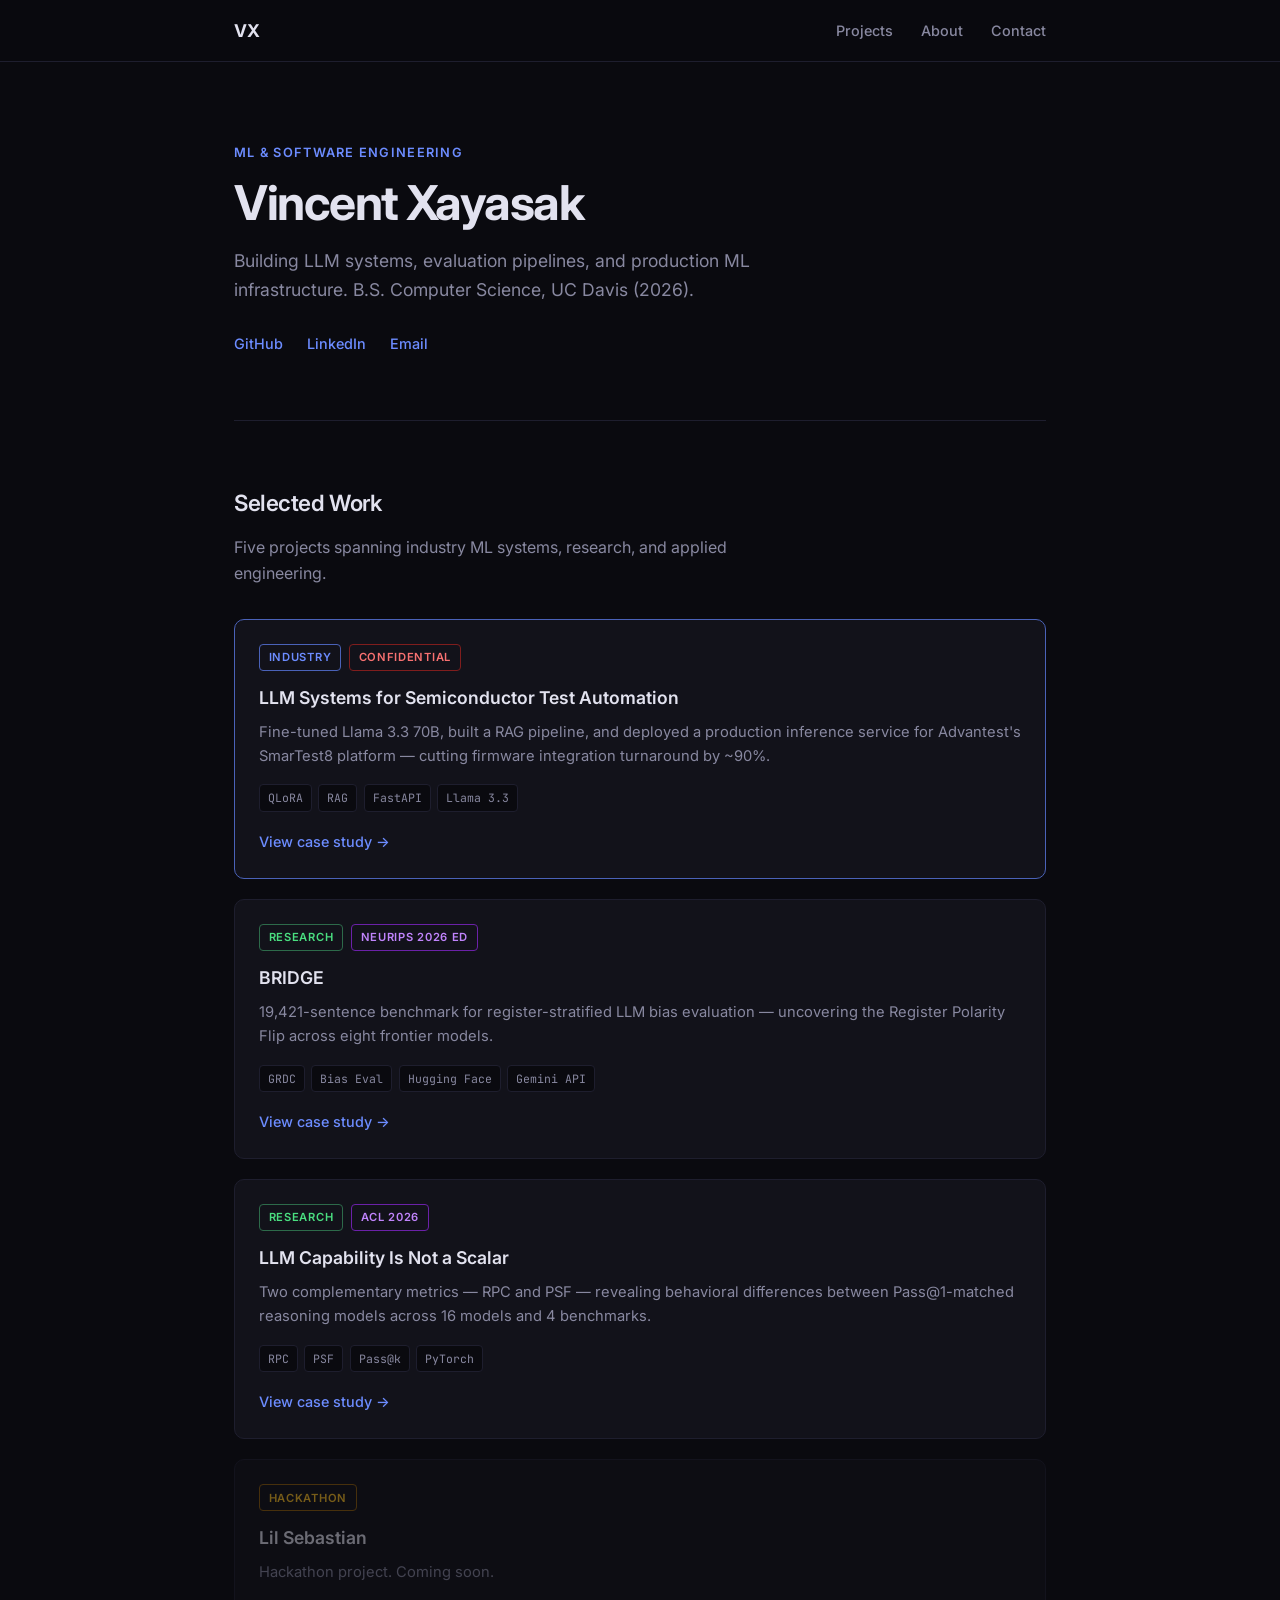
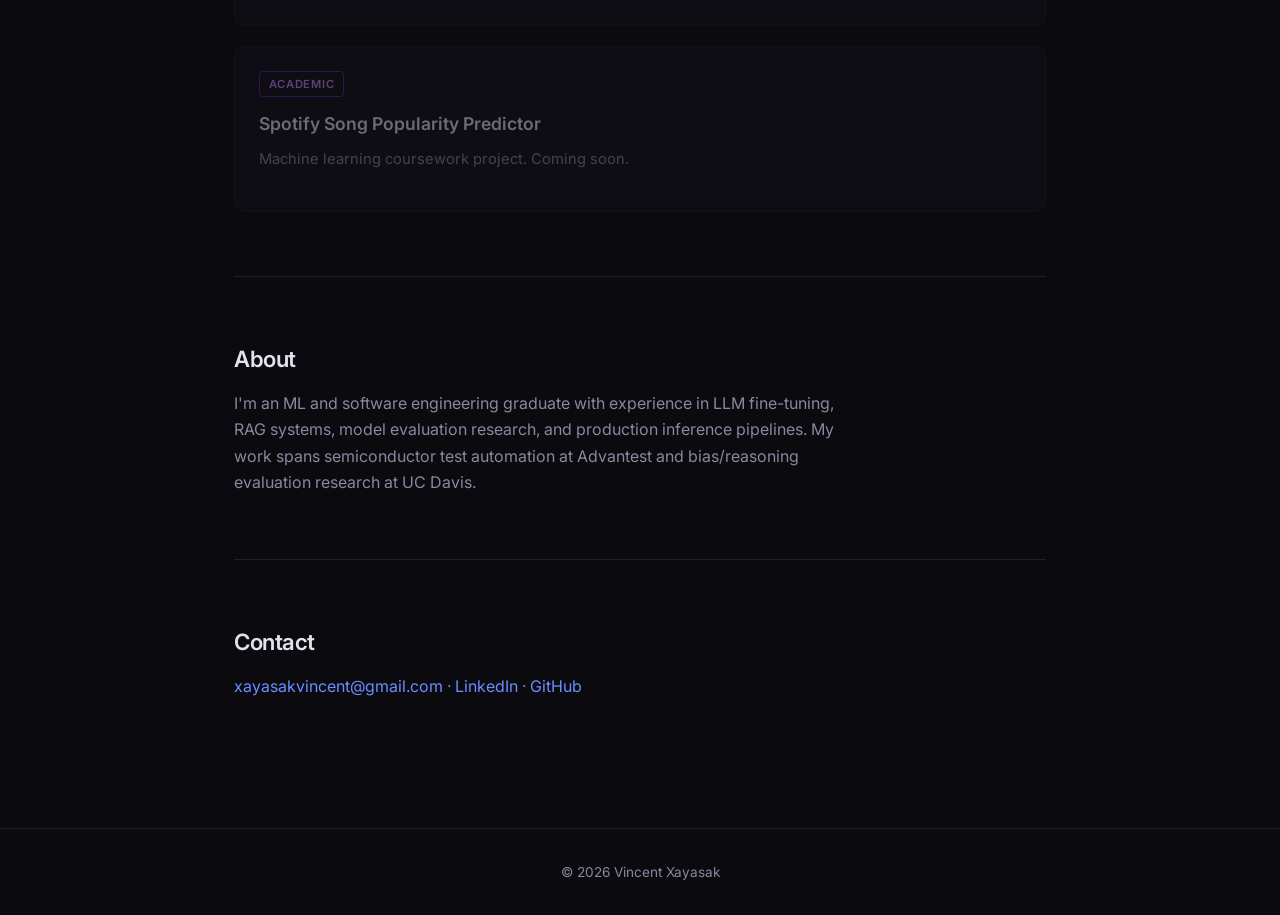
==== index.html @ 01b6dbae "Added 3 projects" ====
<!DOCTYPE html>
<html lang="en">
<head>
  <meta charset="UTF-8">
  <meta name="viewport" content="width=device-width, initial-scale=1.0">
  <meta name="description" content="Vincent Xayasak — ML and software engineering portfolio">
  <title>Vincent Xayasak | Portfolio</title>
  <link rel="stylesheet" href="css/styles.css">
  <link rel="preconnect" href="https://fonts.googleapis.com">
  <link rel="preconnect" href="https://fonts.gstatic.com" crossorigin>
  <link href="https://fonts.googleapis.com/css2?family=Inter:wght@400;500;600;700&family=JetBrains+Mono:wght@400;500&display=swap" rel="stylesheet">
</head>
<body>
  <header class="site-header">
    <nav class="nav">
      <a href="index.html" class="nav-logo">VX</a>
      <ul class="nav-links">
        <li><a href="#projects">Projects</a></li>
        <li><a href="#about">About</a></li>
        <li><a href="#contact">Contact</a></li>
      </ul>
    </nav>
  </header>

  <main>
    <section class="hero">
      <p class="hero-eyebrow">ML &amp; Software Engineering</p>
      <h1>Vincent Xayasak</h1>
      <p class="hero-tagline">
        Building LLM systems, evaluation pipelines, and production ML infrastructure.
        B.S. Computer Science, UC Davis (2026).
      </p>
      <div class="hero-links">
        <a href="https://github.com/VincentXayasak" target="_blank" rel="noopener">GitHub</a>
        <a href="https://linkedin.com/in/vincentxayasak" target="_blank" rel="noopener">LinkedIn</a>
        <a href="mailto:xayasakvincent@gmail.com">Email</a>
      </div>
    </section>

    <section id="projects" class="projects">
      <h2>Selected Work</h2>
      <p class="section-intro">Five projects spanning industry ML systems, research, and applied engineering.</p>

      <div class="project-grid">
        <article class="project-card project-card--featured">
          <div class="project-card-meta">
            <span class="badge badge--industry">Industry</span>
            <span class="badge badge--confidential">Confidential</span>
          </div>
          <h3>LLM Systems for Semiconductor Test Automation</h3>
          <p class="project-card-desc">
            Fine-tuned Llama 3.3 70B, built a RAG pipeline, and deployed a production inference service
            for Advantest's SmarTest8 platform — cutting firmware integration turnaround by ~90%.
          </p>
          <ul class="tag-list">
            <li>QLoRA</li>
            <li>RAG</li>
            <li>FastAPI</li>
            <li>Llama 3.3</li>
          </ul>
          <a href="projects/advantest.html" class="project-link">View case study →</a>
        </article>

        <article class="project-card">
          <div class="project-card-meta">
            <span class="badge badge--research">Research</span>
            <span class="badge badge--submission">NeurIPS 2026 ED</span>
          </div>
          <h3>BRIDGE</h3>
          <p class="project-card-desc">
            19,421-sentence benchmark for register-stratified LLM bias evaluation — uncovering the
            Register Polarity Flip across eight frontier models.
          </p>
          <ul class="tag-list">
            <li>GRDC</li>
            <li>Bias Eval</li>
            <li>Hugging Face</li>
            <li>Gemini API</li>
          </ul>
          <a href="projects/bridge.html" class="project-link">View case study →</a>
        </article>

        <article class="project-card">
          <div class="project-card-meta">
            <span class="badge badge--research">Research</span>
            <span class="badge badge--submission">ACL 2026</span>
          </div>
          <h3>LLM Capability Is Not a Scalar</h3>
          <p class="project-card-desc">
            Two complementary metrics — RPC and PSF — revealing behavioral differences between
            Pass@1-matched reasoning models across 16 models and 4 benchmarks.
          </p>
          <ul class="tag-list">
            <li>RPC</li>
            <li>PSF</li>
            <li>Pass@k</li>
            <li>PyTorch</li>
          </ul>
          <a href="projects/llm-capability.html" class="project-link">View case study →</a>
        </article>

        <article class="project-card project-card--coming-soon">
          <div class="project-card-meta">
            <span class="badge badge--hackathon">Hackathon</span>
          </div>
          <h3>Lil Sebastian</h3>
          <p class="project-card-desc">Hackathon project. Coming soon.</p>
        </article>

        <article class="project-card project-card--coming-soon">
          <div class="project-card-meta">
            <span class="badge badge--academic">Academic</span>
          </div>
          <h3>Spotify Song Popularity Predictor</h3>
          <p class="project-card-desc">Machine learning coursework project. Coming soon.</p>
        </article>
      </div>
    </section>

    <section id="about" class="about">
      <h2>About</h2>
      <p>
        I'm an ML and software engineering graduate with experience in LLM fine-tuning, RAG systems,
        model evaluation research, and production inference pipelines. My work spans semiconductor
        test automation at Advantest and bias/reasoning evaluation research at UC Davis.
      </p>
    </section>

    <section id="contact" class="contact">
      <h2>Contact</h2>
      <p>
        <a href="mailto:xayasakvincent@gmail.com">xayasakvincent@gmail.com</a>
        · <a href="https://linkedin.com/in/vincentxayasak" target="_blank" rel="noopener">LinkedIn</a>
        · <a href="https://github.com/VincentXayasak" target="_blank" rel="noopener">GitHub</a>
      </p>
    </section>
  </main>

  <footer class="site-footer">
    <p>&copy; 2026 Vincent Xayasak</p>
  </footer>
</body>
</html>
---- css/styles.css ----
/* ── Reset & base ─────────────────────────────────────────── */
*, *::before, *::after { box-sizing: border-box; margin: 0; padding: 0; }

:root {
  --bg:        #0a0a0f;
  --surface:   #12121a;
  --border:    #1e1e2e;
  --text:      #e2e2ef;
  --muted:     #8888a0;
  --accent:    #6c8cff;
  --accent-dim:#4a62b8;
  --green:     #4ade80;
  --amber:     #fbbf24;
  --red:       #f87171;
  --radius:    10px;
  --max-w:     860px;
  --font:      'Inter', system-ui, sans-serif;
  --mono:      'JetBrains Mono', monospace;
}

html { scroll-behavior: smooth; }

body {
  font-family: var(--font);
  background: var(--bg);
  color: var(--text);
  line-height: 1.65;
  font-size: 16px;
}

a { color: var(--accent); text-decoration: none; }
a:hover { text-decoration: underline; }

/* ── Layout ───────────────────────────────────────────────── */
.site-header {
  position: sticky;
  top: 0;
  z-index: 100;
  background: rgba(10, 10, 15, 0.85);
  backdrop-filter: blur(12px);
  border-bottom: 1px solid var(--border);
}

.nav {
  max-width: var(--max-w);
  margin: 0 auto;
  padding: 1rem 1.5rem;
  display: flex;
  align-items: center;
  justify-content: space-between;
}

.nav-logo {
  font-weight: 700;
  font-size: 1.1rem;
  color: var(--text);
  letter-spacing: -0.02em;
}

.nav-links {
  list-style: none;
  display: flex;
  gap: 1.75rem;
}

.nav-links a {
  color: var(--muted);
  font-size: 0.9rem;
  font-weight: 500;
}
.nav-links a:hover { color: var(--text); text-decoration: none; }

main {
  max-width: var(--max-w);
  margin: 0 auto;
  padding: 0 1.5rem 4rem;
}

section { padding: 4rem 0; }
section + section { border-top: 1px solid var(--border); }

h1 {
  font-size: clamp(2.2rem, 5vw, 3rem);
  font-weight: 700;
  letter-spacing: -0.03em;
  line-height: 1.15;
}

h2 {
  font-size: 1.4rem;
  font-weight: 600;
  letter-spacing: -0.02em;
  margin-bottom: 0.75rem;
}

h3 { font-size: 1.1rem; font-weight: 600; }

.site-footer {
  border-top: 1px solid var(--border);
  padding: 2rem 1.5rem;
  text-align: center;
  color: var(--muted);
  font-size: 0.85rem;
}

/* ── Hero ─────────────────────────────────────────────────── */
.hero { padding-top: 5rem; }

.hero-eyebrow {
  font-size: 0.8rem;
  font-weight: 600;
  text-transform: uppercase;
  letter-spacing: 0.1em;
  color: var(--accent);
  margin-bottom: 0.75rem;
}

.hero-tagline {
  color: var(--muted);
  font-size: 1.1rem;
  max-width: 52ch;
  margin-top: 1rem;
}

.hero-links {
  display: flex;
  gap: 1.5rem;
  margin-top: 1.75rem;
  font-size: 0.9rem;
  font-weight: 500;
}

/* ── Projects grid ────────────────────────────────────────── */
.section-intro {
  color: var(--muted);
  margin-bottom: 2rem;
  max-width: 55ch;
}

.project-grid {
  display: grid;
  gap: 1.25rem;
}

.project-card {
  background: var(--surface);
  border: 1px solid var(--border);
  border-radius: var(--radius);
  padding: 1.5rem;
  transition: border-color 0.2s;
}

.project-card--featured {
  border-color: var(--accent-dim);
}

.project-card:not(.project-card--coming-soon):hover {
  border-color: var(--accent);
}

.project-card--coming-soon {
  opacity: 0.45;
}

.project-card-meta {
  display: flex;
  gap: 0.5rem;
  margin-bottom: 0.75rem;
}

.badge {
  font-size: 0.7rem;
  font-weight: 600;
  text-transform: uppercase;
  letter-spacing: 0.06em;
  padding: 0.2rem 0.55rem;
  border-radius: 4px;
  border: 1px solid var(--border);
  color: var(--muted);
}

.badge--industry  { color: var(--accent); border-color: var(--accent-dim); }
.badge--research  { color: var(--green);  border-color: #2d6a4a; }
.badge--hackathon { color: var(--amber);  border-color: #92600a; }
.badge--academic  { color: #c084fc;        border-color: #6b21a8; }
.badge--confidential { color: var(--red); border-color: #7f1d1d; }
.badge--submission   { color: #c084fc; border-color: #6b21a8; }

.project-card-desc {
  color: var(--muted);
  font-size: 0.92rem;
  margin: 0.5rem 0 1rem;
}

.tag-list {
  list-style: none;
  display: flex;
  flex-wrap: wrap;
  gap: 0.4rem;
  margin-bottom: 1rem;
}

.tag-list li {
  font-family: var(--mono);
  font-size: 0.72rem;
  padding: 0.2rem 0.5rem;
  background: var(--bg);
  border: 1px solid var(--border);
  border-radius: 4px;
  color: var(--muted);
}

.project-link {
  font-size: 0.9rem;
  font-weight: 500;
}

/* ── About / Contact ──────────────────────────────────────── */
.about p, .contact p { color: var(--muted); max-width: 60ch; }

/* ── Case study page ──────────────────────────────────────── */
.back-link {
  display: inline-block;
  font-size: 0.85rem;
  color: var(--muted);
  margin-bottom: 2rem;
  padding-top: 2rem;
}
.back-link:hover { color: var(--text); }

.case-study-header { padding-top: 1rem; margin-bottom: 2.5rem; }

.case-study-header h1 {
  font-size: clamp(1.6rem, 4vw, 2.2rem);
  margin: 0.75rem 0;
}

.case-study-subtitle {
  color: var(--muted);
  font-size: 1rem;
  max-width: 58ch;
}

.confidential-notice {
  display: flex;
  gap: 0.75rem;
  align-items: flex-start;
  background: rgba(248, 113, 113, 0.06);
  border: 1px solid rgba(248, 113, 113, 0.25);
  border-radius: var(--radius);
  padding: 1rem 1.25rem;
  margin: 1.5rem 0 2.5rem;
  font-size: 0.9rem;
  color: var(--muted);
}

.confidential-notice strong { color: var(--red); }

.case-section { margin-bottom: 2.5rem; }

.case-section h2 {
  font-size: 1.05rem;
  text-transform: uppercase;
  letter-spacing: 0.07em;
  color: var(--muted);
  margin-bottom: 0.75rem;
}

.case-section p { color: var(--muted); margin-bottom: 0.75rem; }

.impact-grid {
  display: grid;
  grid-template-columns: repeat(auto-fit, minmax(160px, 1fr));
  gap: 1rem;
  margin: 1.25rem 0;
}

.impact-card {
  background: var(--surface);
  border: 1px solid var(--border);
  border-radius: var(--radius);
  padding: 1.25rem;
  text-align: center;
}

.impact-value {
  font-size: 1.8rem;
  font-weight: 700;
  color: var(--accent);
  letter-spacing: -0.03em;
  line-height: 1;
}

.impact-label {
  font-size: 0.78rem;
  color: var(--muted);
  margin-top: 0.4rem;
}

.contribution-list {
  list-style: none;
  display: flex;
  flex-direction: column;
  gap: 1rem;
}

.contribution-list li {
  background: var(--surface);
  border: 1px solid var(--border);
  border-radius: var(--radius);
  padding: 1.1rem 1.25rem;
}

.contribution-list strong {
  display: block;
  font-size: 0.95rem;
  margin-bottom: 0.3rem;
}

.contribution-list p {
  font-size: 0.88rem;
  color: var(--muted);
  margin: 0;
}

/* Architecture diagram */
.arch-diagram {
  background: var(--surface);
  border: 1px solid var(--border);
  border-radius: var(--radius);
  padding: 2rem 1.5rem;
  overflow-x: auto;
}

.arch-flow {
  display: flex;
  align-items: center;
  justify-content: center;
  flex-wrap: wrap;
  gap: 0.5rem;
  min-width: 480px;
}

.arch-node {
  background: var(--bg);
  border: 1px solid var(--border);
  border-radius: 8px;
  padding: 0.65rem 0.9rem;
  font-size: 0.78rem;
  font-family: var(--mono);
  text-align: center;
  min-width: 110px;
}

.arch-node--accent {
  border-color: var(--accent-dim);
  color: var(--accent);
}

.arch-arrow {
  color: var(--muted);
  font-size: 1.1rem;
  flex-shrink: 0;
}

.arch-caption {
  text-align: center;
  font-size: 0.78rem;
  color: var(--muted);
  margin-top: 1rem;
}

.tech-grid {
  display: flex;
  flex-wrap: wrap;
  gap: 0.5rem;
}

.tech-pill {
  font-family: var(--mono);
  font-size: 0.78rem;
  padding: 0.35rem 0.75rem;
  background: var(--surface);
  border: 1px solid var(--border);
  border-radius: 20px;
  color: var(--text);
}

/* Resource links bar */
.resource-bar {
  display: flex;
  flex-wrap: wrap;
  gap: 0.75rem;
  margin-bottom: 2rem;
}

.resource-bar a {
  font-size: 0.85rem;
  font-weight: 500;
  padding: 0.45rem 0.9rem;
  background: var(--surface);
  border: 1px solid var(--border);
  border-radius: 6px;
  color: var(--text);
  text-decoration: none;
  transition: border-color 0.2s;
}

.resource-bar a:hover {
  border-color: var(--accent);
  text-decoration: none;
}

/* Stats table */
.stats-table-wrap {
  overflow-x: auto;
  margin-top: 1.25rem;
}

.stats-table {
  width: 100%;
  border-collapse: collapse;
  font-size: 0.88rem;
}

.stats-table th,
.stats-table td {
  padding: 0.75rem 1rem;
  text-align: left;
  border: 1px solid var(--border);
}

.stats-table th {
  background: var(--surface);
  color: var(--muted);
  font-weight: 600;
  font-size: 0.78rem;
  text-transform: uppercase;
  letter-spacing: 0.05em;
}

.stats-table td {
  color: var(--muted);
  background: var(--bg);
}

.stats-table td:first-child {
  color: var(--text);
  font-weight: 500;
  white-space: nowrap;
}

/* Formula block */
.formula-block {
  font-family: var(--mono);
  font-size: 0.95rem;
  text-align: center;
  padding: 1.25rem;
  margin: 1.25rem 0;
  background: var(--surface);
  border: 1px solid var(--border);
  border-radius: var(--radius);
  color: var(--accent);
}

.case-section code {
  font-family: var(--mono);
  font-size: 0.85em;
  padding: 0.15rem 0.4rem;
  background: var(--surface);
  border: 1px solid var(--border);
  border-radius: 4px;
}

@media (max-width: 600px) {
  .nav-links { gap: 1rem; font-size: 0.85rem; }
  .arch-flow { min-width: unset; flex-direction: column; }
  .arch-arrow { transform: rotate(90deg); }
}
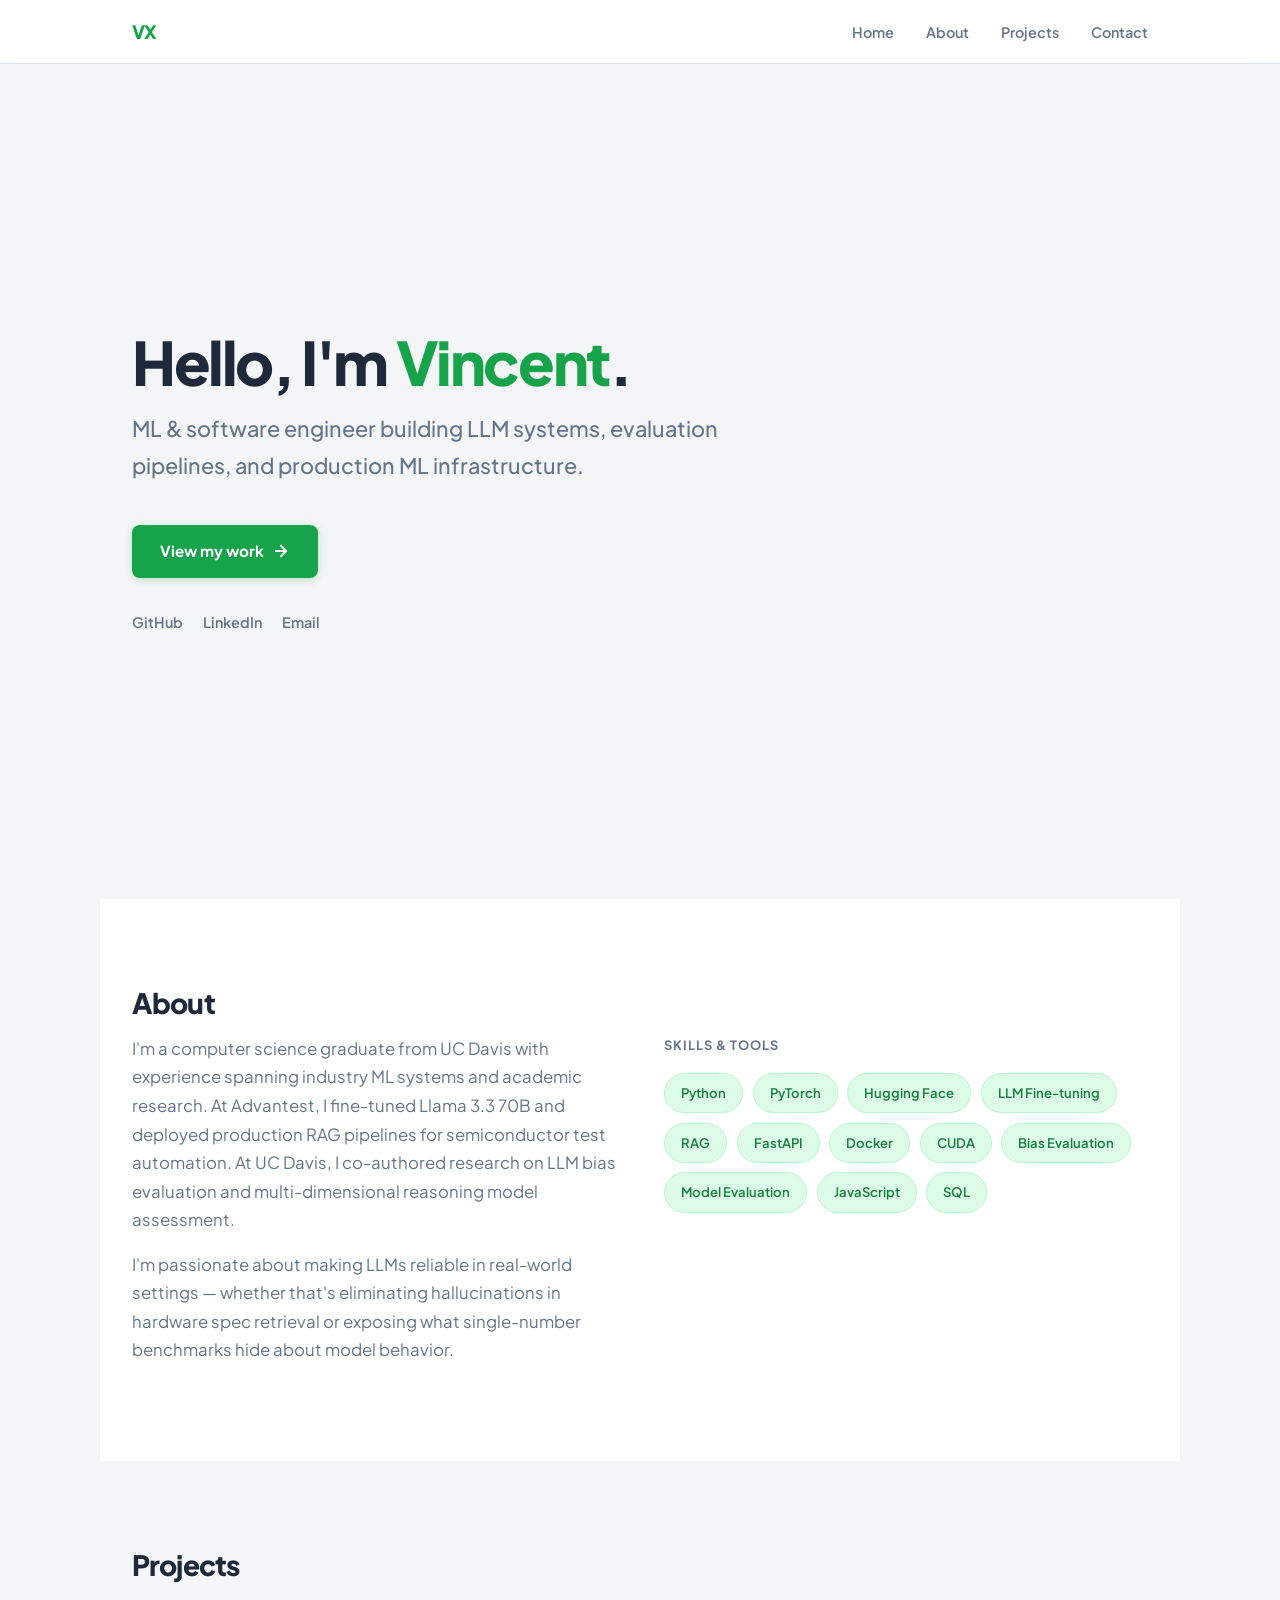
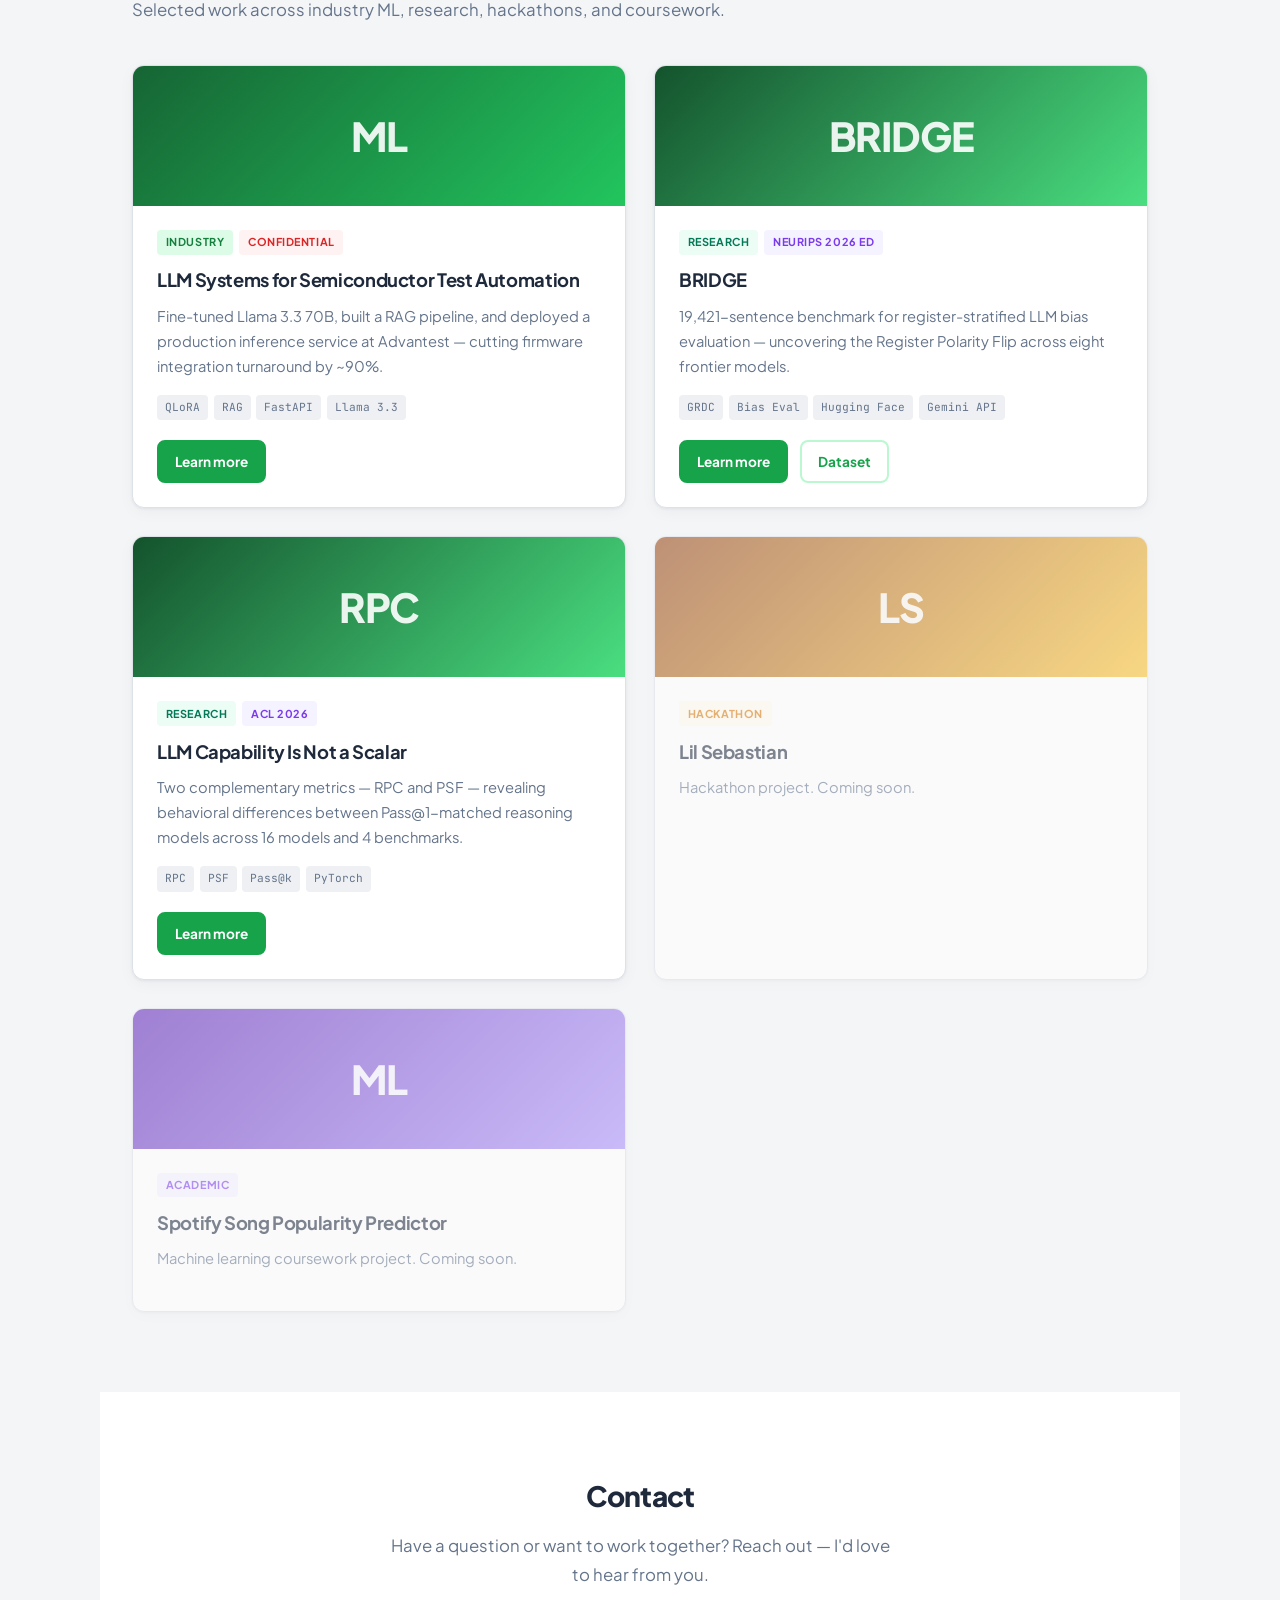
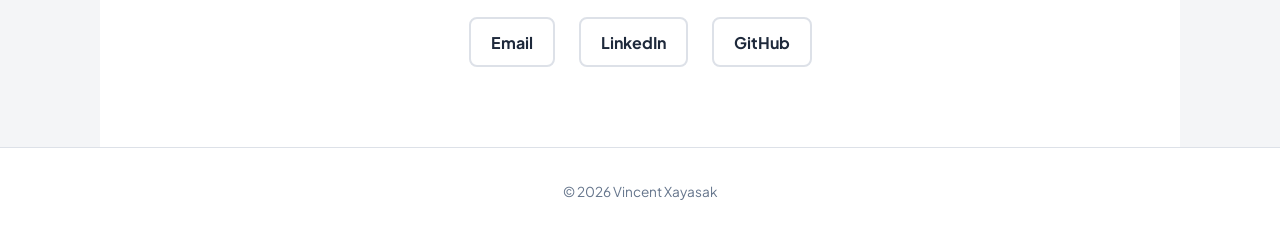
==== commit 155f4ef9: "Change website look" ====
--- a/index.html
+++ b/index.html
@@ -8,136 +8,196 @@
   <link rel="stylesheet" href="css/styles.css">
   <link rel="preconnect" href="https://fonts.googleapis.com">
   <link rel="preconnect" href="https://fonts.gstatic.com" crossorigin>
-  <link href="https://fonts.googleapis.com/css2?family=Inter:wght@400;500;600;700&family=JetBrains+Mono:wght@400;500&display=swap" rel="stylesheet">
+  <link href="https://fonts.googleapis.com/css2?family=JetBrains+Mono:wght@400;500&family=Plus+Jakarta+Sans:wght@400;500;600;700;800&display=swap" rel="stylesheet">
 </head>
 <body>
   <header class="site-header">
     <nav class="nav">
-      <a href="index.html" class="nav-logo">VX</a>
+      <a href="#home" class="nav-logo">VX</a>
+      <button class="nav-toggle" aria-label="Toggle navigation" aria-expanded="false">
+        <svg width="24" height="24" viewBox="0 0 24 24" fill="none" stroke="currentColor" stroke-width="2">
+          <line x1="3" y1="6" x2="21" y2="6"/><line x1="3" y1="12" x2="21" y2="12"/><line x1="3" y1="18" x2="21" y2="18"/>
+        </svg>
+      </button>
       <ul class="nav-links">
+        <li><a href="#home">Home</a></li>
+        <li><a href="#about">About</a></li>
         <li><a href="#projects">Projects</a></li>
-        <li><a href="#about">About</a></li>
         <li><a href="#contact">Contact</a></li>
       </ul>
     </nav>
   </header>
 
   <main>
-    <section class="hero">
-      <p class="hero-eyebrow">ML &amp; Software Engineering</p>
-      <h1>Vincent Xayasak</h1>
-      <p class="hero-tagline">
-        Building LLM systems, evaluation pipelines, and production ML infrastructure.
-        B.S. Computer Science, UC Davis (2026).
-      </p>
-      <div class="hero-links">
+    <section id="home" class="hero">
+      <div class="hero-content">
+        <h1 class="hero-greeting">Hello, I'm <span class="accent">Vincent</span>.</h1>
+        <p class="hero-role">ML &amp; software engineer building LLM systems, evaluation pipelines, and production ML infrastructure.</p>
+        <a href="#projects" class="hero-cta">
+          View my work
+          <svg viewBox="0 0 24 24" fill="none" stroke="currentColor" stroke-width="2.5" stroke-linecap="round" stroke-linejoin="round"><path d="M5 12h14M12 5l7 7-7 7"/></svg>
+        </a>
+        <div class="hero-social">
+          <a href="https://github.com/VincentXayasak" target="_blank" rel="noopener">GitHub</a>
+          <a href="https://linkedin.com/in/vincentxayasak" target="_blank" rel="noopener">LinkedIn</a>
+          <a href="mailto:xayasakvincent@gmail.com">Email</a>
+        </div>
+      </div>
+    </section>
+
+    <section id="about" class="section about">
+      <h2 class="section-title">About</h2>
+      <div class="about-grid">
+        <div class="about-text">
+          <p>
+            I'm a computer science graduate from UC Davis with experience spanning industry ML
+            systems and academic research. At Advantest, I fine-tuned Llama 3.3 70B and deployed
+            production RAG pipelines for semiconductor test automation. At UC Davis, I co-authored
+            research on LLM bias evaluation and multi-dimensional reasoning model assessment.
+          </p>
+          <p>
+            I'm passionate about making LLMs reliable in real-world settings — whether that's
+            eliminating hallucinations in hardware spec retrieval or exposing what single-number
+            benchmarks hide about model behavior.
+          </p>
+        </div>
+        <div class="about-skills">
+          <p class="skills-title">Skills &amp; Tools</p>
+          <div class="skills-grid">
+            <span class="skill-pill">Python</span>
+            <span class="skill-pill">PyTorch</span>
+            <span class="skill-pill">Hugging Face</span>
+            <span class="skill-pill">LLM Fine-tuning</span>
+            <span class="skill-pill">RAG</span>
+            <span class="skill-pill">FastAPI</span>
+            <span class="skill-pill">Docker</span>
+            <span class="skill-pill">CUDA</span>
+            <span class="skill-pill">Bias Evaluation</span>
+            <span class="skill-pill">Model Evaluation</span>
+            <span class="skill-pill">JavaScript</span>
+            <span class="skill-pill">SQL</span>
+          </div>
+        </div>
+      </div>
+    </section>
+
+    <section id="projects" class="section projects-section">
+      <h2 class="section-title">Projects</h2>
+      <p class="section-intro">Selected work across industry ML, research, hackathons, and coursework.</p>
+
+      <div class="project-grid">
+        <article class="project-card">
+          <div class="project-card-thumb project-card-thumb--industry">ML</div>
+          <div class="project-card-body">
+            <div class="project-card-meta">
+              <span class="badge badge--industry">Industry</span>
+              <span class="badge badge--confidential">Confidential</span>
+            </div>
+            <h3>LLM Systems for Semiconductor Test Automation</h3>
+            <p class="project-card-desc">
+              Fine-tuned Llama 3.3 70B, built a RAG pipeline, and deployed a production inference
+              service at Advantest — cutting firmware integration turnaround by ~90%.
+            </p>
+            <ul class="tag-list">
+              <li>QLoRA</li>
+              <li>RAG</li>
+              <li>FastAPI</li>
+              <li>Llama 3.3</li>
+            </ul>
+            <div class="project-card-actions">
+              <a href="projects/advantest.html" class="btn btn--primary">Learn more</a>
+            </div>
+          </div>
+        </article>
+
+        <article class="project-card">
+          <div class="project-card-thumb project-card-thumb--research">BRIDGE</div>
+          <div class="project-card-body">
+            <div class="project-card-meta">
+              <span class="badge badge--research">Research</span>
+              <span class="badge badge--submission">NeurIPS 2026 ED</span>
+            </div>
+            <h3>BRIDGE</h3>
+            <p class="project-card-desc">
+              19,421-sentence benchmark for register-stratified LLM bias evaluation — uncovering the
+              Register Polarity Flip across eight frontier models.
+            </p>
+            <ul class="tag-list">
+              <li>GRDC</li>
+              <li>Bias Eval</li>
+              <li>Hugging Face</li>
+              <li>Gemini API</li>
+            </ul>
+            <div class="project-card-actions">
+              <a href="projects/bridge.html" class="btn btn--primary">Learn more</a>
+              <a href="https://huggingface.co/datasets/bridge-benchmark-2026/BRIDGE" class="btn btn--outline" target="_blank" rel="noopener">Dataset</a>
+            </div>
+          </div>
+        </article>
+
+        <article class="project-card">
+          <div class="project-card-thumb project-card-thumb--research">RPC</div>
+          <div class="project-card-body">
+            <div class="project-card-meta">
+              <span class="badge badge--research">Research</span>
+              <span class="badge badge--submission">ACL 2026</span>
+            </div>
+            <h3>LLM Capability Is Not a Scalar</h3>
+            <p class="project-card-desc">
+              Two complementary metrics — RPC and PSF — revealing behavioral differences between
+              Pass@1-matched reasoning models across 16 models and 4 benchmarks.
+            </p>
+            <ul class="tag-list">
+              <li>RPC</li>
+              <li>PSF</li>
+              <li>Pass@k</li>
+              <li>PyTorch</li>
+            </ul>
+            <div class="project-card-actions">
+              <a href="projects/llm-capability.html" class="btn btn--primary">Learn more</a>
+            </div>
+          </div>
+        </article>
+
+        <article class="project-card project-card--coming-soon">
+          <div class="project-card-thumb project-card-thumb--hackathon">LS</div>
+          <div class="project-card-body">
+            <div class="project-card-meta">
+              <span class="badge badge--hackathon">Hackathon</span>
+            </div>
+            <h3>Lil Sebastian</h3>
+            <p class="project-card-desc">Hackathon project. Coming soon.</p>
+          </div>
+        </article>
+
+        <article class="project-card project-card--coming-soon">
+          <div class="project-card-thumb project-card-thumb--academic">ML</div>
+          <div class="project-card-body">
+            <div class="project-card-meta">
+              <span class="badge badge--academic">Academic</span>
+            </div>
+            <h3>Spotify Song Popularity Predictor</h3>
+            <p class="project-card-desc">Machine learning coursework project. Coming soon.</p>
+          </div>
+        </article>
+      </div>
+    </section>
+
+    <section id="contact" class="section contact">
+      <h2 class="section-title">Contact</h2>
+      <p class="contact-text">Have a question or want to work together? Reach out — I'd love to hear from you.</p>
+      <div class="contact-links">
+        <a href="mailto:xayasakvincent@gmail.com">Email</a>
+        <a href="https://linkedin.com/in/vincentxayasak" target="_blank" rel="noopener">LinkedIn</a>
         <a href="https://github.com/VincentXayasak" target="_blank" rel="noopener">GitHub</a>
-        <a href="https://linkedin.com/in/vincentxayasak" target="_blank" rel="noopener">LinkedIn</a>
-        <a href="mailto:xayasakvincent@gmail.com">Email</a>
-      </div>
-    </section>
-
-    <section id="projects" class="projects">
-      <h2>Selected Work</h2>
-      <p class="section-intro">Five projects spanning industry ML systems, research, and applied engineering.</p>
-
-      <div class="project-grid">
-        <article class="project-card project-card--featured">
-          <div class="project-card-meta">
-            <span class="badge badge--industry">Industry</span>
-            <span class="badge badge--confidential">Confidential</span>
-          </div>
-          <h3>LLM Systems for Semiconductor Test Automation</h3>
-          <p class="project-card-desc">
-            Fine-tuned Llama 3.3 70B, built a RAG pipeline, and deployed a production inference service
-            for Advantest's SmarTest8 platform — cutting firmware integration turnaround by ~90%.
-          </p>
-          <ul class="tag-list">
-            <li>QLoRA</li>
-            <li>RAG</li>
-            <li>FastAPI</li>
-            <li>Llama 3.3</li>
-          </ul>
-          <a href="projects/advantest.html" class="project-link">View case study →</a>
-        </article>
-
-        <article class="project-card">
-          <div class="project-card-meta">
-            <span class="badge badge--research">Research</span>
-            <span class="badge badge--submission">NeurIPS 2026 ED</span>
-          </div>
-          <h3>BRIDGE</h3>
-          <p class="project-card-desc">
-            19,421-sentence benchmark for register-stratified LLM bias evaluation — uncovering the
-            Register Polarity Flip across eight frontier models.
-          </p>
-          <ul class="tag-list">
-            <li>GRDC</li>
-            <li>Bias Eval</li>
-            <li>Hugging Face</li>
-            <li>Gemini API</li>
-          </ul>
-          <a href="projects/bridge.html" class="project-link">View case study →</a>
-        </article>
-
-        <article class="project-card">
-          <div class="project-card-meta">
-            <span class="badge badge--research">Research</span>
-            <span class="badge badge--submission">ACL 2026</span>
-          </div>
-          <h3>LLM Capability Is Not a Scalar</h3>
-          <p class="project-card-desc">
-            Two complementary metrics — RPC and PSF — revealing behavioral differences between
-            Pass@1-matched reasoning models across 16 models and 4 benchmarks.
-          </p>
-          <ul class="tag-list">
-            <li>RPC</li>
-            <li>PSF</li>
-            <li>Pass@k</li>
-            <li>PyTorch</li>
-          </ul>
-          <a href="projects/llm-capability.html" class="project-link">View case study →</a>
-        </article>
-
-        <article class="project-card project-card--coming-soon">
-          <div class="project-card-meta">
-            <span class="badge badge--hackathon">Hackathon</span>
-          </div>
-          <h3>Lil Sebastian</h3>
-          <p class="project-card-desc">Hackathon project. Coming soon.</p>
-        </article>
-
-        <article class="project-card project-card--coming-soon">
-          <div class="project-card-meta">
-            <span class="badge badge--academic">Academic</span>
-          </div>
-          <h3>Spotify Song Popularity Predictor</h3>
-          <p class="project-card-desc">Machine learning coursework project. Coming soon.</p>
-        </article>
-      </div>
-    </section>
-
-    <section id="about" class="about">
-      <h2>About</h2>
-      <p>
-        I'm an ML and software engineering graduate with experience in LLM fine-tuning, RAG systems,
-        model evaluation research, and production inference pipelines. My work spans semiconductor
-        test automation at Advantest and bias/reasoning evaluation research at UC Davis.
-      </p>
-    </section>
-
-    <section id="contact" class="contact">
-      <h2>Contact</h2>
-      <p>
-        <a href="mailto:xayasakvincent@gmail.com">xayasakvincent@gmail.com</a>
-        · <a href="https://linkedin.com/in/vincentxayasak" target="_blank" rel="noopener">LinkedIn</a>
-        · <a href="https://github.com/VincentXayasak" target="_blank" rel="noopener">GitHub</a>
-      </p>
+      </div>
     </section>
   </main>
 
   <footer class="site-footer">
     <p>&copy; 2026 Vincent Xayasak</p>
   </footer>
+
+  <script src="js/nav.js"></script>
 </body>
 </html>
--- a/css/styles.css
+++ b/css/styles.css
@@ -2,20 +2,26 @@
 *, *::before, *::after { box-sizing: border-box; margin: 0; padding: 0; }
 
 :root {
-  --bg:        #0a0a0f;
-  --surface:   #12121a;
-  --border:    #1e1e2e;
-  --text:      #e2e2ef;
-  --muted:     #8888a0;
-  --accent:    #6c8cff;
-  --accent-dim:#4a62b8;
-  --green:     #4ade80;
-  --amber:     #fbbf24;
-  --red:       #f87171;
-  --radius:    10px;
-  --max-w:     860px;
-  --font:      'Inter', system-ui, sans-serif;
-  --mono:      'JetBrains Mono', monospace;
+  --bg:           #f4f5f7;
+  --surface:      #ffffff;
+  --surface-alt:  #eef0f3;
+  --border:       #dde1e8;
+  --text:         #1e293b;
+  --muted:        #64748b;
+  --accent:       #16a34a;
+  --accent-hover: #15803d;
+  --accent-light: #dcfce7;
+  --accent-dim:   #bbf7d0;
+  --amber:        #d97706;
+  --red:          #dc2626;
+  --purple:       #7c3aed;
+  --radius:       12px;
+  --radius-sm:    8px;
+  --max-w:        1080px;
+  --font:         'Plus Jakarta Sans', system-ui, sans-serif;
+  --mono:         'JetBrains Mono', monospace;
+  --shadow:       0 1px 3px rgba(15, 23, 42, 0.06), 0 4px 16px rgba(15, 23, 42, 0.04);
+  --shadow-hover: 0 4px 12px rgba(15, 23, 42, 0.08), 0 8px 24px rgba(15, 23, 42, 0.06);
 }
 
 html { scroll-behavior: smooth; }
@@ -24,19 +30,21 @@
   font-family: var(--font);
   background: var(--bg);
   color: var(--text);
-  line-height: 1.65;
+  line-height: 1.7;
   font-size: 16px;
 }
 
 a { color: var(--accent); text-decoration: none; }
-a:hover { text-decoration: underline; }
-
-/* ── Layout ───────────────────────────────────────────────── */
+a:hover { color: var(--accent-hover); }
+
+img { max-width: 100%; display: block; }
+
+/* ── Header / Nav ─────────────────────────────────────────── */
 .site-header {
   position: sticky;
   top: 0;
   z-index: 100;
-  background: rgba(10, 10, 15, 0.85);
+  background: rgba(255, 255, 255, 0.92);
   backdrop-filter: blur(12px);
   border-bottom: 1px solid var(--border);
 }
@@ -44,200 +52,403 @@
 .nav {
   max-width: var(--max-w);
   margin: 0 auto;
-  padding: 1rem 1.5rem;
+  padding: 1rem 2rem;
   display: flex;
   align-items: center;
   justify-content: space-between;
+  position: relative;
 }
 
 .nav-logo {
-  font-weight: 700;
-  font-size: 1.1rem;
-  color: var(--text);
-  letter-spacing: -0.02em;
-}
+  font-weight: 800;
+  font-size: 1.15rem;
+  color: var(--accent);
+  letter-spacing: -0.03em;
+}
+.nav-logo:hover { color: var(--accent-hover); text-decoration: none; }
 
 .nav-links {
   list-style: none;
   display: flex;
-  gap: 1.75rem;
+  gap: 2rem;
 }
 
 .nav-links a {
   color: var(--muted);
   font-size: 0.9rem;
-  font-weight: 500;
-}
-.nav-links a:hover { color: var(--text); text-decoration: none; }
-
-main {
+  font-weight: 600;
+  transition: color 0.15s;
+}
+.nav-links a:hover { color: var(--accent); text-decoration: none; }
+
+.nav-toggle {
+  display: none;
+  background: none;
+  border: none;
+  cursor: pointer;
+  padding: 0.25rem;
+  color: var(--text);
+}
+
+/* ── Layout ───────────────────────────────────────────────── */
+main { overflow-x: hidden; }
+
+.section {
   max-width: var(--max-w);
   margin: 0 auto;
-  padding: 0 1.5rem 4rem;
-}
-
-section { padding: 4rem 0; }
-section + section { border-top: 1px solid var(--border); }
-
-h1 {
-  font-size: clamp(2.2rem, 5vw, 3rem);
-  font-weight: 700;
+  padding: 5rem 2rem;
+}
+
+.section-title {
+  font-size: 1.75rem;
+  font-weight: 800;
   letter-spacing: -0.03em;
-  line-height: 1.15;
-}
-
-h2 {
-  font-size: 1.4rem;
-  font-weight: 600;
-  letter-spacing: -0.02em;
-  margin-bottom: 0.75rem;
-}
-
-h3 { font-size: 1.1rem; font-weight: 600; }
+  margin-bottom: 0.5rem;
+  color: var(--text);
+}
+
+.section-intro {
+  color: var(--muted);
+  margin-bottom: 2.5rem;
+  max-width: 55ch;
+  font-size: 1.05rem;
+}
 
 .site-footer {
   border-top: 1px solid var(--border);
-  padding: 2rem 1.5rem;
+  padding: 2rem;
   text-align: center;
   color: var(--muted);
   font-size: 0.85rem;
+  background: var(--surface);
 }
 
 /* ── Hero ─────────────────────────────────────────────────── */
-.hero { padding-top: 5rem; }
-
-.hero-eyebrow {
+.hero {
+  min-height: calc(100vh - 65px);
+  display: flex;
+  align-items: center;
+  max-width: var(--max-w);
+  margin: 0 auto;
+  padding: 4rem 2rem;
+}
+
+.hero-content { max-width: 640px; }
+
+.hero-greeting {
+  font-size: clamp(2.5rem, 6vw, 3.75rem);
+  font-weight: 800;
+  letter-spacing: -0.04em;
+  line-height: 1.1;
+  color: var(--text);
+}
+
+.hero-greeting .accent { color: var(--accent); }
+
+.hero-role {
+  font-size: clamp(1.1rem, 2.5vw, 1.35rem);
+  color: var(--muted);
+  margin-top: 1rem;
+  font-weight: 500;
+}
+
+.hero-cta {
+  display: inline-flex;
+  align-items: center;
+  gap: 0.5rem;
+  margin-top: 2.5rem;
+  padding: 0.85rem 1.75rem;
+  background: var(--accent);
+  color: #fff;
+  font-weight: 700;
+  font-size: 0.95rem;
+  border-radius: var(--radius-sm);
+  transition: background 0.15s, transform 0.15s, box-shadow 0.15s;
+  box-shadow: 0 2px 8px rgba(22, 163, 74, 0.25);
+}
+
+.hero-cta:hover {
+  background: var(--accent-hover);
+  color: #fff;
+  text-decoration: none;
+  transform: translateY(-1px);
+  box-shadow: 0 4px 14px rgba(22, 163, 74, 0.3);
+}
+
+.hero-cta svg {
+  width: 18px;
+  height: 18px;
+  transition: transform 0.15s;
+}
+
+.hero-cta:hover svg { transform: translateX(3px); }
+
+.hero-social {
+  display: flex;
+  gap: 1.25rem;
+  margin-top: 2rem;
+}
+
+.hero-social a {
+  color: var(--muted);
+  font-size: 0.9rem;
+  font-weight: 600;
+}
+.hero-social a:hover { color: var(--accent); text-decoration: none; }
+
+/* ── About ────────────────────────────────────────────────── */
+.about { background: var(--surface); }
+
+.about-grid {
+  display: grid;
+  grid-template-columns: 1fr 1fr;
+  gap: 3rem;
+  align-items: start;
+}
+
+.about-text p {
+  color: var(--muted);
+  margin-bottom: 1rem;
+  font-size: 1.05rem;
+}
+
+.skills-title {
   font-size: 0.8rem;
+  font-weight: 700;
+  text-transform: uppercase;
+  letter-spacing: 0.08em;
+  color: var(--muted);
+  margin-bottom: 1rem;
+}
+
+.skills-grid {
+  display: flex;
+  flex-wrap: wrap;
+  gap: 0.6rem;
+}
+
+.skill-pill {
+  padding: 0.5rem 1rem;
+  background: var(--accent-light);
+  color: var(--accent-hover);
+  border: 1px solid var(--accent-dim);
+  border-radius: 999px;
+  font-size: 0.82rem;
   font-weight: 600;
-  text-transform: uppercase;
-  letter-spacing: 0.1em;
-  color: var(--accent);
-  margin-bottom: 0.75rem;
-}
-
-.hero-tagline {
-  color: var(--muted);
-  font-size: 1.1rem;
-  max-width: 52ch;
-  margin-top: 1rem;
-}
-
-.hero-links {
-  display: flex;
-  gap: 1.5rem;
-  margin-top: 1.75rem;
-  font-size: 0.9rem;
-  font-weight: 500;
 }
 
 /* ── Projects grid ────────────────────────────────────────── */
-.section-intro {
-  color: var(--muted);
-  margin-bottom: 2rem;
-  max-width: 55ch;
-}
+.projects-section { background: var(--bg); }
 
 .project-grid {
   display: grid;
-  gap: 1.25rem;
+  grid-template-columns: repeat(2, 1fr);
+  gap: 1.75rem;
 }
 
 .project-card {
   background: var(--surface);
   border: 1px solid var(--border);
   border-radius: var(--radius);
+  overflow: hidden;
+  box-shadow: var(--shadow);
+  transition: transform 0.2s, box-shadow 0.2s;
+  display: flex;
+  flex-direction: column;
+}
+
+.project-card:not(.project-card--coming-soon):hover {
+  transform: translateY(-3px);
+  box-shadow: var(--shadow-hover);
+}
+
+.project-card--coming-soon { opacity: 0.55; }
+
+.project-card-thumb {
+  height: 140px;
+  display: flex;
+  align-items: center;
+  justify-content: center;
+  font-size: 2.5rem;
+  font-weight: 800;
+  letter-spacing: -0.03em;
+  color: rgba(255, 255, 255, 0.9);
+}
+
+.project-card-thumb--industry  { background: linear-gradient(135deg, #166534, #22c55e); }
+.project-card-thumb--research  { background: linear-gradient(135deg, #14532d, #4ade80); }
+.project-card-thumb--hackathon { background: linear-gradient(135deg, #92400e, #fbbf24); }
+.project-card-thumb--academic  { background: linear-gradient(135deg, #5b21b6, #a78bfa); }
+
+.project-card-body {
   padding: 1.5rem;
-  transition: border-color 0.2s;
-}
-
-.project-card--featured {
-  border-color: var(--accent-dim);
-}
-
-.project-card:not(.project-card--coming-soon):hover {
-  border-color: var(--accent);
-}
-
-.project-card--coming-soon {
-  opacity: 0.45;
+  flex: 1;
+  display: flex;
+  flex-direction: column;
 }
 
 .project-card-meta {
   display: flex;
-  gap: 0.5rem;
-  margin-bottom: 0.75rem;
+  flex-wrap: wrap;
+  gap: 0.4rem;
+  margin-bottom: 0.6rem;
 }
 
 .badge {
-  font-size: 0.7rem;
-  font-weight: 600;
+  font-size: 0.68rem;
+  font-weight: 700;
   text-transform: uppercase;
-  letter-spacing: 0.06em;
+  letter-spacing: 0.05em;
   padding: 0.2rem 0.55rem;
   border-radius: 4px;
-  border: 1px solid var(--border);
-  color: var(--muted);
-}
-
-.badge--industry  { color: var(--accent); border-color: var(--accent-dim); }
-.badge--research  { color: var(--green);  border-color: #2d6a4a; }
-.badge--hackathon { color: var(--amber);  border-color: #92600a; }
-.badge--academic  { color: #c084fc;        border-color: #6b21a8; }
-.badge--confidential { color: var(--red); border-color: #7f1d1d; }
-.badge--submission   { color: #c084fc; border-color: #6b21a8; }
+}
+
+.badge--industry     { background: var(--accent-light); color: var(--accent-hover); }
+.badge--research     { background: #ecfdf5; color: #047857; }
+.badge--hackathon    { background: #fffbeb; color: var(--amber); }
+.badge--academic     { background: #f5f3ff; color: var(--purple); }
+.badge--confidential { background: #fef2f2; color: var(--red); }
+.badge--submission   { background: #f5f3ff; color: var(--purple); }
+
+.project-card h3 {
+  font-size: 1.15rem;
+  font-weight: 700;
+  letter-spacing: -0.02em;
+  margin-bottom: 0.5rem;
+}
 
 .project-card-desc {
   color: var(--muted);
   font-size: 0.92rem;
-  margin: 0.5rem 0 1rem;
+  flex: 1;
+  margin-bottom: 1rem;
 }
 
 .tag-list {
   list-style: none;
   display: flex;
   flex-wrap: wrap;
-  gap: 0.4rem;
-  margin-bottom: 1rem;
+  gap: 0.35rem;
+  margin-bottom: 1.25rem;
 }
 
 .tag-list li {
   font-family: var(--mono);
-  font-size: 0.72rem;
+  font-size: 0.7rem;
   padding: 0.2rem 0.5rem;
-  background: var(--bg);
-  border: 1px solid var(--border);
+  background: var(--surface-alt);
   border-radius: 4px;
   color: var(--muted);
 }
 
-.project-link {
-  font-size: 0.9rem;
-  font-weight: 500;
-}
-
-/* ── About / Contact ──────────────────────────────────────── */
-.about p, .contact p { color: var(--muted); max-width: 60ch; }
-
-/* ── Case study page ──────────────────────────────────────── */
+.project-card-actions {
+  display: flex;
+  flex-wrap: wrap;
+  gap: 0.75rem;
+  margin-top: auto;
+}
+
+.btn {
+  display: inline-flex;
+  align-items: center;
+  gap: 0.35rem;
+  padding: 0.5rem 1rem;
+  font-size: 0.85rem;
+  font-weight: 700;
+  border-radius: var(--radius-sm);
+  transition: background 0.15s, color 0.15s, border-color 0.15s;
+}
+
+.btn--primary {
+  background: var(--accent);
+  color: #fff;
+  border: 2px solid var(--accent);
+}
+.btn--primary:hover {
+  background: var(--accent-hover);
+  border-color: var(--accent-hover);
+  color: #fff;
+  text-decoration: none;
+}
+
+.btn--outline {
+  background: transparent;
+  color: var(--accent);
+  border: 2px solid var(--accent-dim);
+}
+.btn--outline:hover {
+  background: var(--accent-light);
+  color: var(--accent-hover);
+  text-decoration: none;
+}
+
+/* ── Contact ──────────────────────────────────────────────── */
+.contact { background: var(--surface); text-align: center; }
+
+.contact .section-title { margin-bottom: 0.75rem; }
+
+.contact-text {
+  color: var(--muted);
+  font-size: 1.05rem;
+  max-width: 42ch;
+  margin: 0 auto 1.75rem;
+}
+
+.contact-links {
+  display: flex;
+  justify-content: center;
+  flex-wrap: wrap;
+  gap: 1.5rem;
+}
+
+.contact-links a {
+  font-weight: 700;
+  font-size: 1rem;
+  padding: 0.6rem 1.25rem;
+  border: 2px solid var(--border);
+  border-radius: var(--radius-sm);
+  color: var(--text);
+  transition: border-color 0.15s, color 0.15s;
+}
+
+.contact-links a:hover {
+  border-color: var(--accent);
+  color: var(--accent);
+  text-decoration: none;
+}
+
+/* ── Case study pages ─────────────────────────────────────── */
+.case-study-main {
+  max-width: var(--max-w);
+  margin: 0 auto;
+  padding: 0 2rem 4rem;
+}
+
 .back-link {
-  display: inline-block;
-  font-size: 0.85rem;
+  display: inline-flex;
+  align-items: center;
+  gap: 0.35rem;
+  font-size: 0.88rem;
+  font-weight: 600;
   color: var(--muted);
   margin-bottom: 2rem;
   padding-top: 2rem;
 }
-.back-link:hover { color: var(--text); }
-
-.case-study-header { padding-top: 1rem; margin-bottom: 2.5rem; }
+.back-link:hover { color: var(--accent); text-decoration: none; }
+
+.case-study-header { padding-top: 0.5rem; margin-bottom: 2rem; }
 
 .case-study-header h1 {
-  font-size: clamp(1.6rem, 4vw, 2.2rem);
+  font-size: clamp(1.75rem, 4vw, 2.4rem);
+  font-weight: 800;
+  letter-spacing: -0.03em;
   margin: 0.75rem 0;
+  line-height: 1.2;
 }
 
 .case-study-subtitle {
   color: var(--muted);
-  font-size: 1rem;
+  font-size: 1.05rem;
   max-width: 58ch;
 }
 
@@ -245,8 +456,8 @@
   display: flex;
   gap: 0.75rem;
   align-items: flex-start;
-  background: rgba(248, 113, 113, 0.06);
-  border: 1px solid rgba(248, 113, 113, 0.25);
+  background: #fef2f2;
+  border: 1px solid #fecaca;
   border-radius: var(--radius);
   padding: 1rem 1.25rem;
   margin: 1.5rem 0 2.5rem;
@@ -259,10 +470,11 @@
 .case-section { margin-bottom: 2.5rem; }
 
 .case-section h2 {
-  font-size: 1.05rem;
+  font-size: 0.85rem;
   text-transform: uppercase;
-  letter-spacing: 0.07em;
-  color: var(--muted);
+  letter-spacing: 0.08em;
+  color: var(--accent);
+  font-weight: 700;
   margin-bottom: 0.75rem;
 }
 
@@ -270,7 +482,7 @@
 
 .impact-grid {
   display: grid;
-  grid-template-columns: repeat(auto-fit, minmax(160px, 1fr));
+  grid-template-columns: repeat(auto-fit, minmax(180px, 1fr));
   gap: 1rem;
   margin: 1.25rem 0;
 }
@@ -279,22 +491,24 @@
   background: var(--surface);
   border: 1px solid var(--border);
   border-radius: var(--radius);
-  padding: 1.25rem;
+  padding: 1.5rem 1.25rem;
   text-align: center;
+  box-shadow: var(--shadow);
 }
 
 .impact-value {
-  font-size: 1.8rem;
-  font-weight: 700;
+  font-size: 2rem;
+  font-weight: 800;
   color: var(--accent);
   letter-spacing: -0.03em;
   line-height: 1;
 }
 
 .impact-label {
-  font-size: 0.78rem;
-  color: var(--muted);
-  margin-top: 0.4rem;
+  font-size: 0.8rem;
+  color: var(--muted);
+  margin-top: 0.5rem;
+  line-height: 1.4;
 }
 
 .contribution-list {
@@ -308,20 +522,24 @@
   background: var(--surface);
   border: 1px solid var(--border);
   border-radius: var(--radius);
-  padding: 1.1rem 1.25rem;
+  padding: 1.25rem 1.5rem;
+  box-shadow: var(--shadow);
 }
 
 .contribution-list strong {
   display: block;
   font-size: 0.95rem;
-  margin-bottom: 0.3rem;
+  margin-bottom: 0.35rem;
+  color: var(--text);
 }
 
 .contribution-list p {
-  font-size: 0.88rem;
+  font-size: 0.9rem;
   color: var(--muted);
   margin: 0;
 }
+
+.contribution-list a { font-weight: 600; }
 
 /* Architecture diagram */
 .arch-diagram {
@@ -330,6 +548,7 @@
   border-radius: var(--radius);
   padding: 2rem 1.5rem;
   overflow-x: auto;
+  box-shadow: var(--shadow);
 }
 
 .arch-flow {
@@ -342,19 +561,21 @@
 }
 
 .arch-node {
-  background: var(--bg);
-  border: 1px solid var(--border);
-  border-radius: 8px;
+  background: var(--surface-alt);
+  border: 1px solid var(--border);
+  border-radius: var(--radius-sm);
   padding: 0.65rem 0.9rem;
   font-size: 0.78rem;
   font-family: var(--mono);
   text-align: center;
   min-width: 110px;
+  color: var(--text);
 }
 
 .arch-node--accent {
   border-color: var(--accent-dim);
-  color: var(--accent);
+  background: var(--accent-light);
+  color: var(--accent-hover);
 }
 
 .arch-arrow {
@@ -379,14 +600,13 @@
 .tech-pill {
   font-family: var(--mono);
   font-size: 0.78rem;
-  padding: 0.35rem 0.75rem;
+  padding: 0.4rem 0.85rem;
   background: var(--surface);
   border: 1px solid var(--border);
-  border-radius: 20px;
-  color: var(--text);
-}
-
-/* Resource links bar */
+  border-radius: 999px;
+  color: var(--text);
+}
+
 .resource-bar {
   display: flex;
   flex-wrap: wrap;
@@ -396,25 +616,30 @@
 
 .resource-bar a {
   font-size: 0.85rem;
-  font-weight: 500;
-  padding: 0.45rem 0.9rem;
+  font-weight: 600;
+  padding: 0.5rem 1rem;
   background: var(--surface);
   border: 1px solid var(--border);
-  border-radius: 6px;
+  border-radius: var(--radius-sm);
   color: var(--text);
   text-decoration: none;
-  transition: border-color 0.2s;
+  transition: border-color 0.15s, background 0.15s;
+  box-shadow: var(--shadow);
 }
 
 .resource-bar a:hover {
   border-color: var(--accent);
+  background: var(--accent-light);
+  color: var(--accent-hover);
   text-decoration: none;
 }
 
-/* Stats table */
 .stats-table-wrap {
   overflow-x: auto;
   margin-top: 1.25rem;
+  border-radius: var(--radius);
+  border: 1px solid var(--border);
+  box-shadow: var(--shadow);
 }
 
 .stats-table {
@@ -425,55 +650,88 @@
 
 .stats-table th,
 .stats-table td {
-  padding: 0.75rem 1rem;
+  padding: 0.85rem 1.1rem;
   text-align: left;
-  border: 1px solid var(--border);
-}
+  border-bottom: 1px solid var(--border);
+}
+
+.stats-table tr:last-child td { border-bottom: none; }
 
 .stats-table th {
-  background: var(--surface);
-  color: var(--muted);
-  font-weight: 600;
-  font-size: 0.78rem;
+  background: var(--surface-alt);
+  color: var(--muted);
+  font-weight: 700;
+  font-size: 0.75rem;
   text-transform: uppercase;
   letter-spacing: 0.05em;
 }
 
-.stats-table td {
-  color: var(--muted);
-  background: var(--bg);
-}
+.stats-table td { color: var(--muted); background: var(--surface); }
 
 .stats-table td:first-child {
   color: var(--text);
-  font-weight: 500;
+  font-weight: 600;
   white-space: nowrap;
 }
 
-/* Formula block */
 .formula-block {
   font-family: var(--mono);
   font-size: 0.95rem;
   text-align: center;
   padding: 1.25rem;
   margin: 1.25rem 0;
-  background: var(--surface);
-  border: 1px solid var(--border);
+  background: var(--accent-light);
+  border: 1px solid var(--accent-dim);
   border-radius: var(--radius);
-  color: var(--accent);
+  color: var(--accent-hover);
 }
 
 .case-section code {
   font-family: var(--mono);
   font-size: 0.85em;
   padding: 0.15rem 0.4rem;
-  background: var(--surface);
+  background: var(--surface-alt);
   border: 1px solid var(--border);
   border-radius: 4px;
 }
 
-@media (max-width: 600px) {
-  .nav-links { gap: 1rem; font-size: 0.85rem; }
+/* ── Responsive ───────────────────────────────────────────── */
+@media (max-width: 768px) {
+  .nav { padding: 1rem 1.25rem; }
+
+  .nav-toggle {
+    display: block;
+  }
+
+  .nav-links {
+    display: none;
+    position: absolute;
+    top: 100%;
+    left: 0;
+    right: 0;
+    flex-direction: column;
+    gap: 0;
+    background: var(--surface);
+    border-bottom: 1px solid var(--border);
+    padding: 0.5rem 0;
+    box-shadow: var(--shadow);
+  }
+
+  .nav-links.is-open { display: flex; }
+
+  .nav-links li a {
+    display: block;
+    padding: 0.85rem 1.25rem;
+  }
+
+  .section { padding: 3.5rem 1.25rem; }
+  .hero { padding: 3rem 1.25rem; min-height: auto; }
+
+  .about-grid { grid-template-columns: 1fr; gap: 2rem; }
+  .project-grid { grid-template-columns: 1fr; }
+
   .arch-flow { min-width: unset; flex-direction: column; }
   .arch-arrow { transform: rotate(90deg); }
-}
+
+  .case-study-main { padding: 0 1.25rem 3rem; }
+}
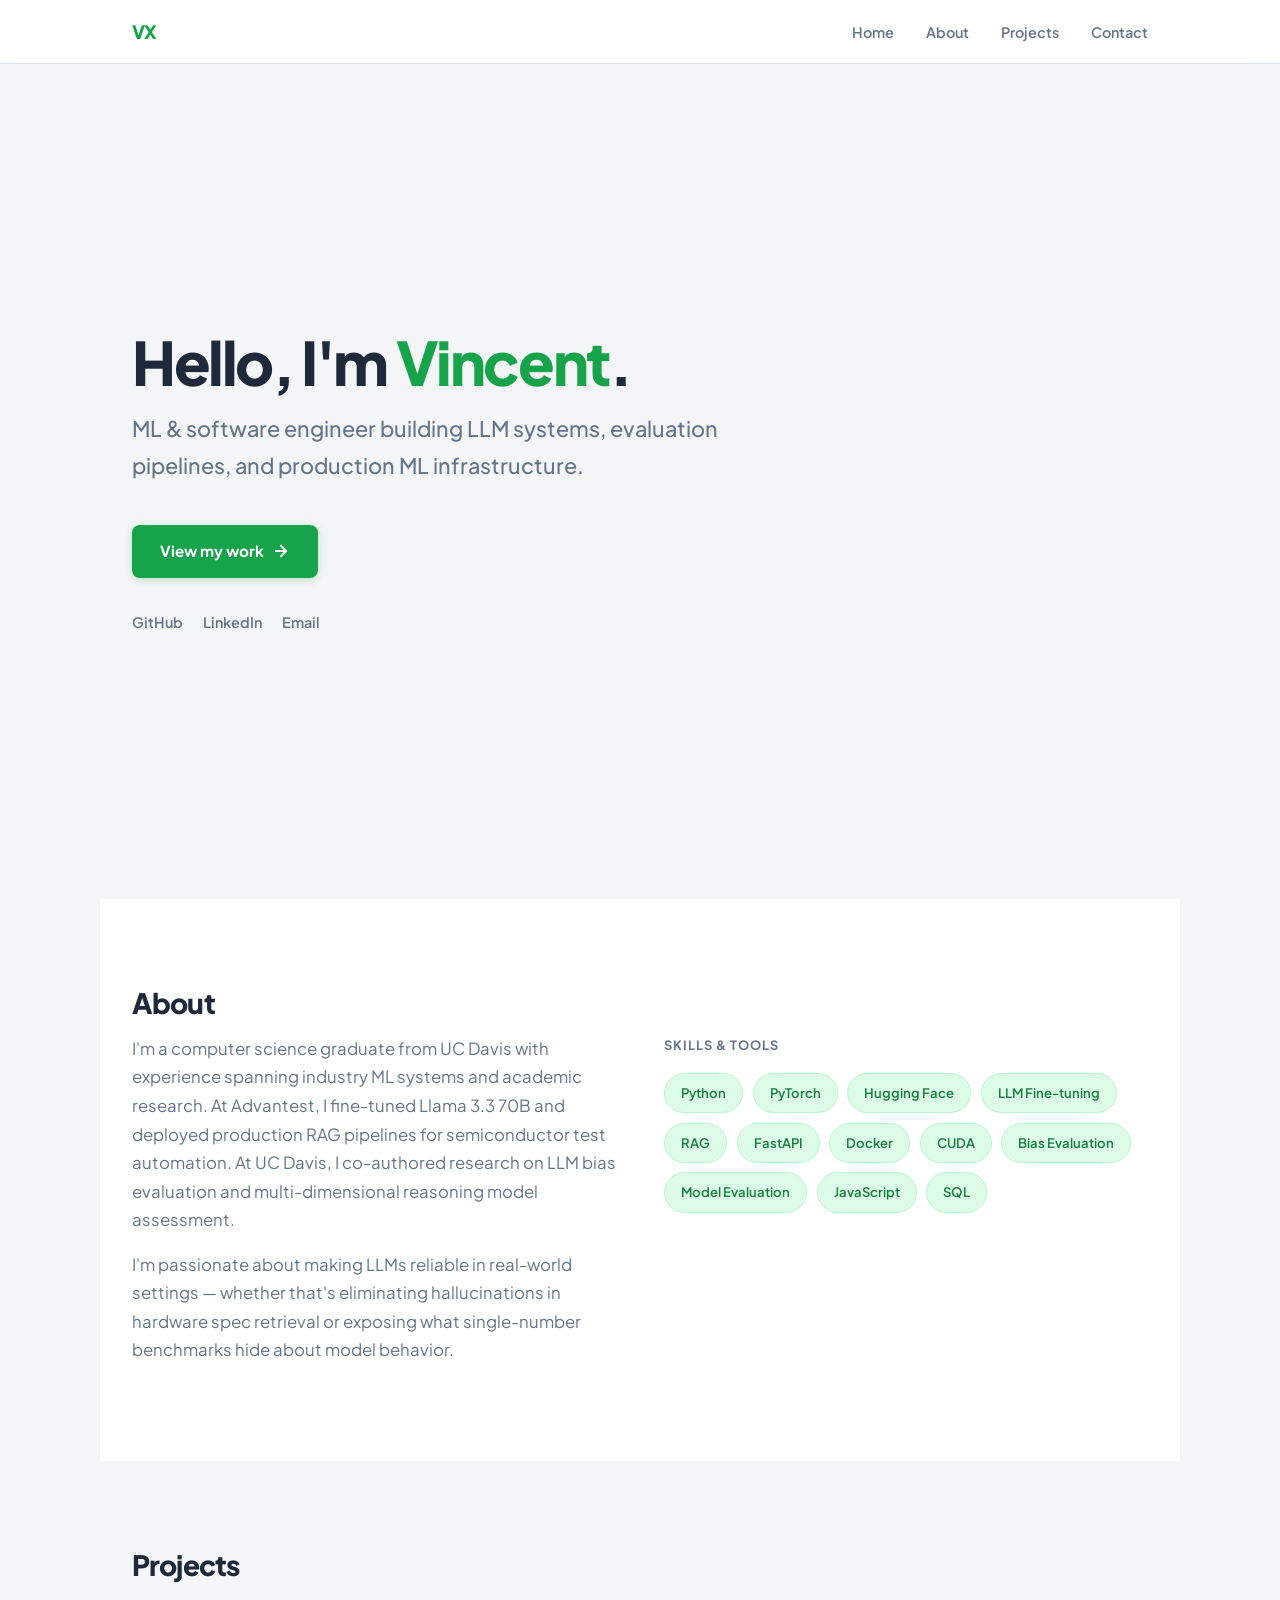
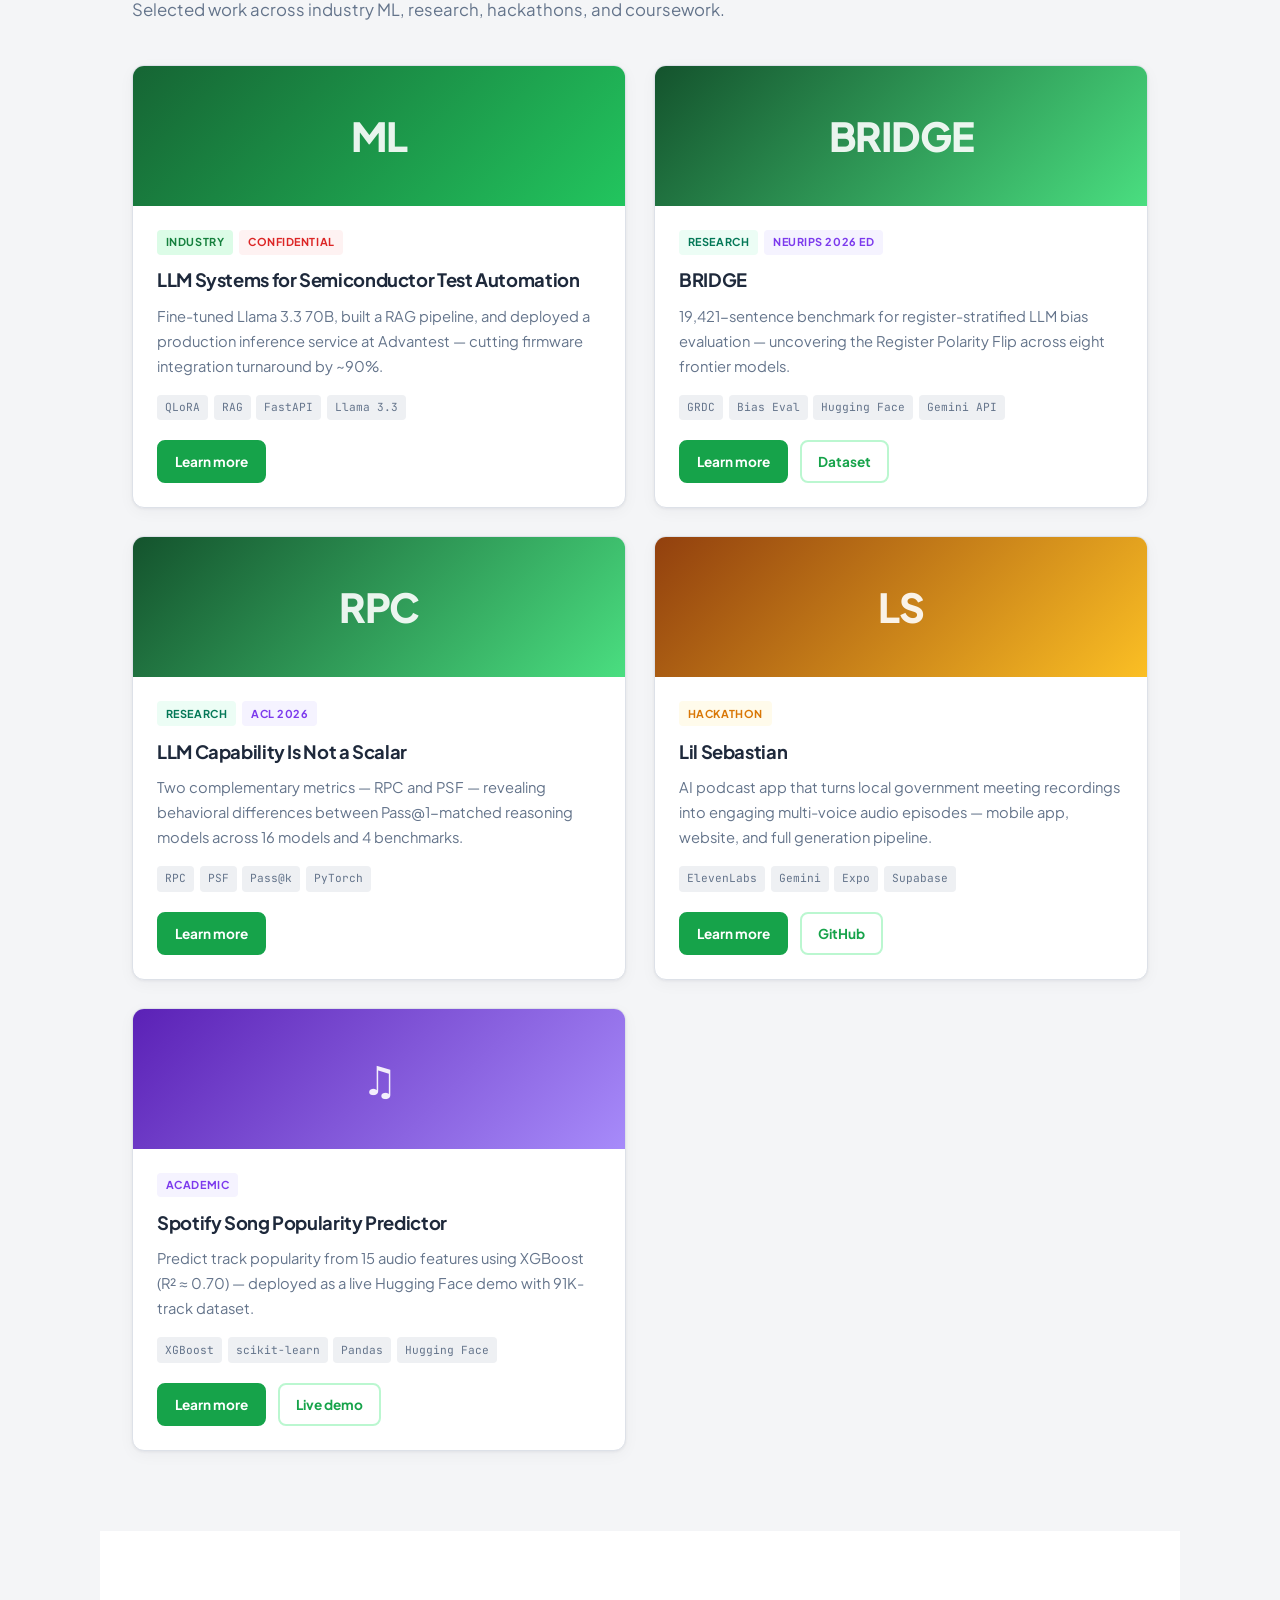
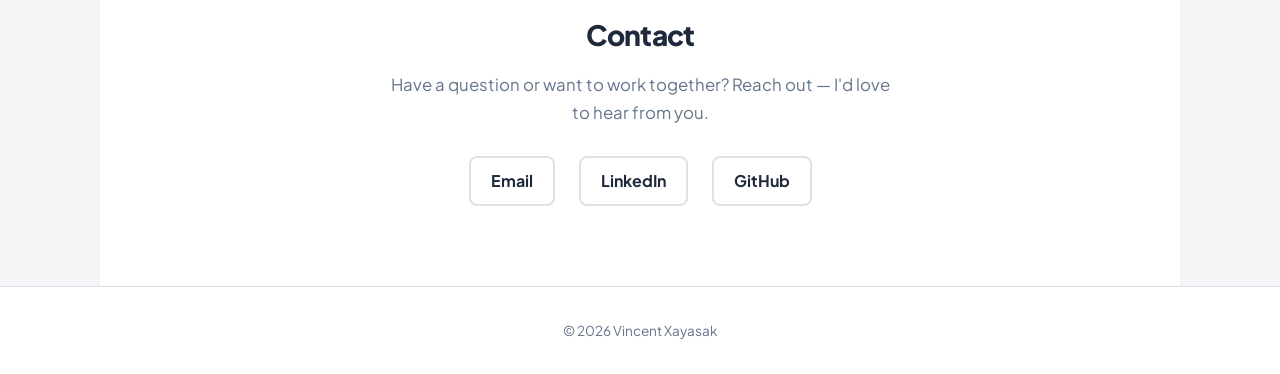
==== commit 5894c09f: "Added 2 more projects" ====
--- a/index.html
+++ b/index.html
@@ -159,25 +159,51 @@
           </div>
         </article>
 
-        <article class="project-card project-card--coming-soon">
+        <article class="project-card">
           <div class="project-card-thumb project-card-thumb--hackathon">LS</div>
           <div class="project-card-body">
             <div class="project-card-meta">
               <span class="badge badge--hackathon">Hackathon</span>
             </div>
             <h3>Lil Sebastian</h3>
-            <p class="project-card-desc">Hackathon project. Coming soon.</p>
-          </div>
-        </article>
-
-        <article class="project-card project-card--coming-soon">
-          <div class="project-card-thumb project-card-thumb--academic">ML</div>
+            <p class="project-card-desc">
+              AI podcast app that turns local government meeting recordings into engaging
+              multi-voice audio episodes — mobile app, website, and full generation pipeline.
+            </p>
+            <ul class="tag-list">
+              <li>ElevenLabs</li>
+              <li>Gemini</li>
+              <li>Expo</li>
+              <li>Supabase</li>
+            </ul>
+            <div class="project-card-actions">
+              <a href="projects/lil-sebastian.html" class="btn btn--primary">Learn more</a>
+              <a href="https://github.com/VincentXayasak/Lil_Sebastian" class="btn btn--outline" target="_blank" rel="noopener">GitHub</a>
+            </div>
+          </div>
+        </article>
+
+        <article class="project-card">
+          <div class="project-card-thumb project-card-thumb--academic">♫</div>
           <div class="project-card-body">
             <div class="project-card-meta">
               <span class="badge badge--academic">Academic</span>
             </div>
             <h3>Spotify Song Popularity Predictor</h3>
-            <p class="project-card-desc">Machine learning coursework project. Coming soon.</p>
+            <p class="project-card-desc">
+              Predict track popularity from 15 audio features using XGBoost (R² ≈ 0.70) —
+              deployed as a live Hugging Face demo with 91K-track dataset.
+            </p>
+            <ul class="tag-list">
+              <li>XGBoost</li>
+              <li>scikit-learn</li>
+              <li>Pandas</li>
+              <li>Hugging Face</li>
+            </ul>
+            <div class="project-card-actions">
+              <a href="projects/spotify-predictor.html" class="btn btn--primary">Learn more</a>
+              <a href="https://huggingface.co/spaces/vincentxayasak/Spotify_Song_Popularity_Predictor" class="btn btn--outline" target="_blank" rel="noopener">Live demo</a>
+            </div>
           </div>
         </article>
       </div>
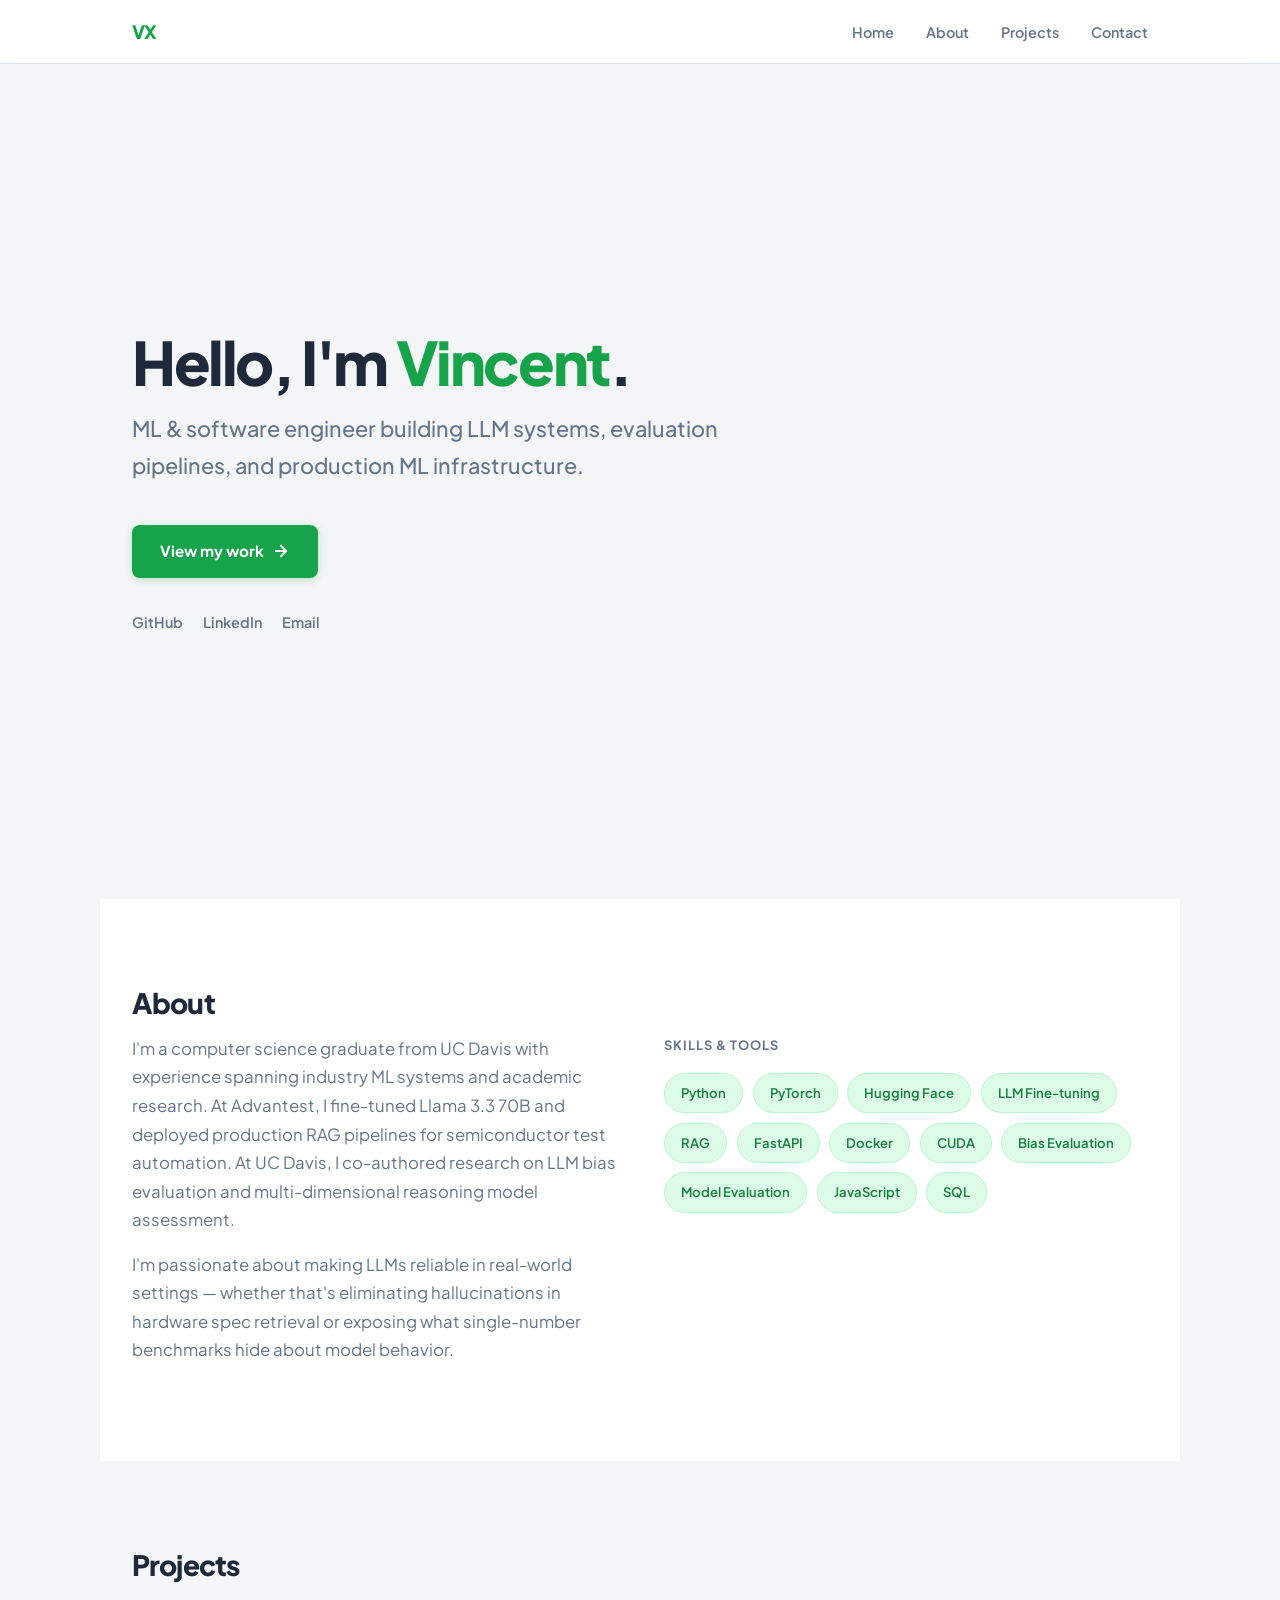
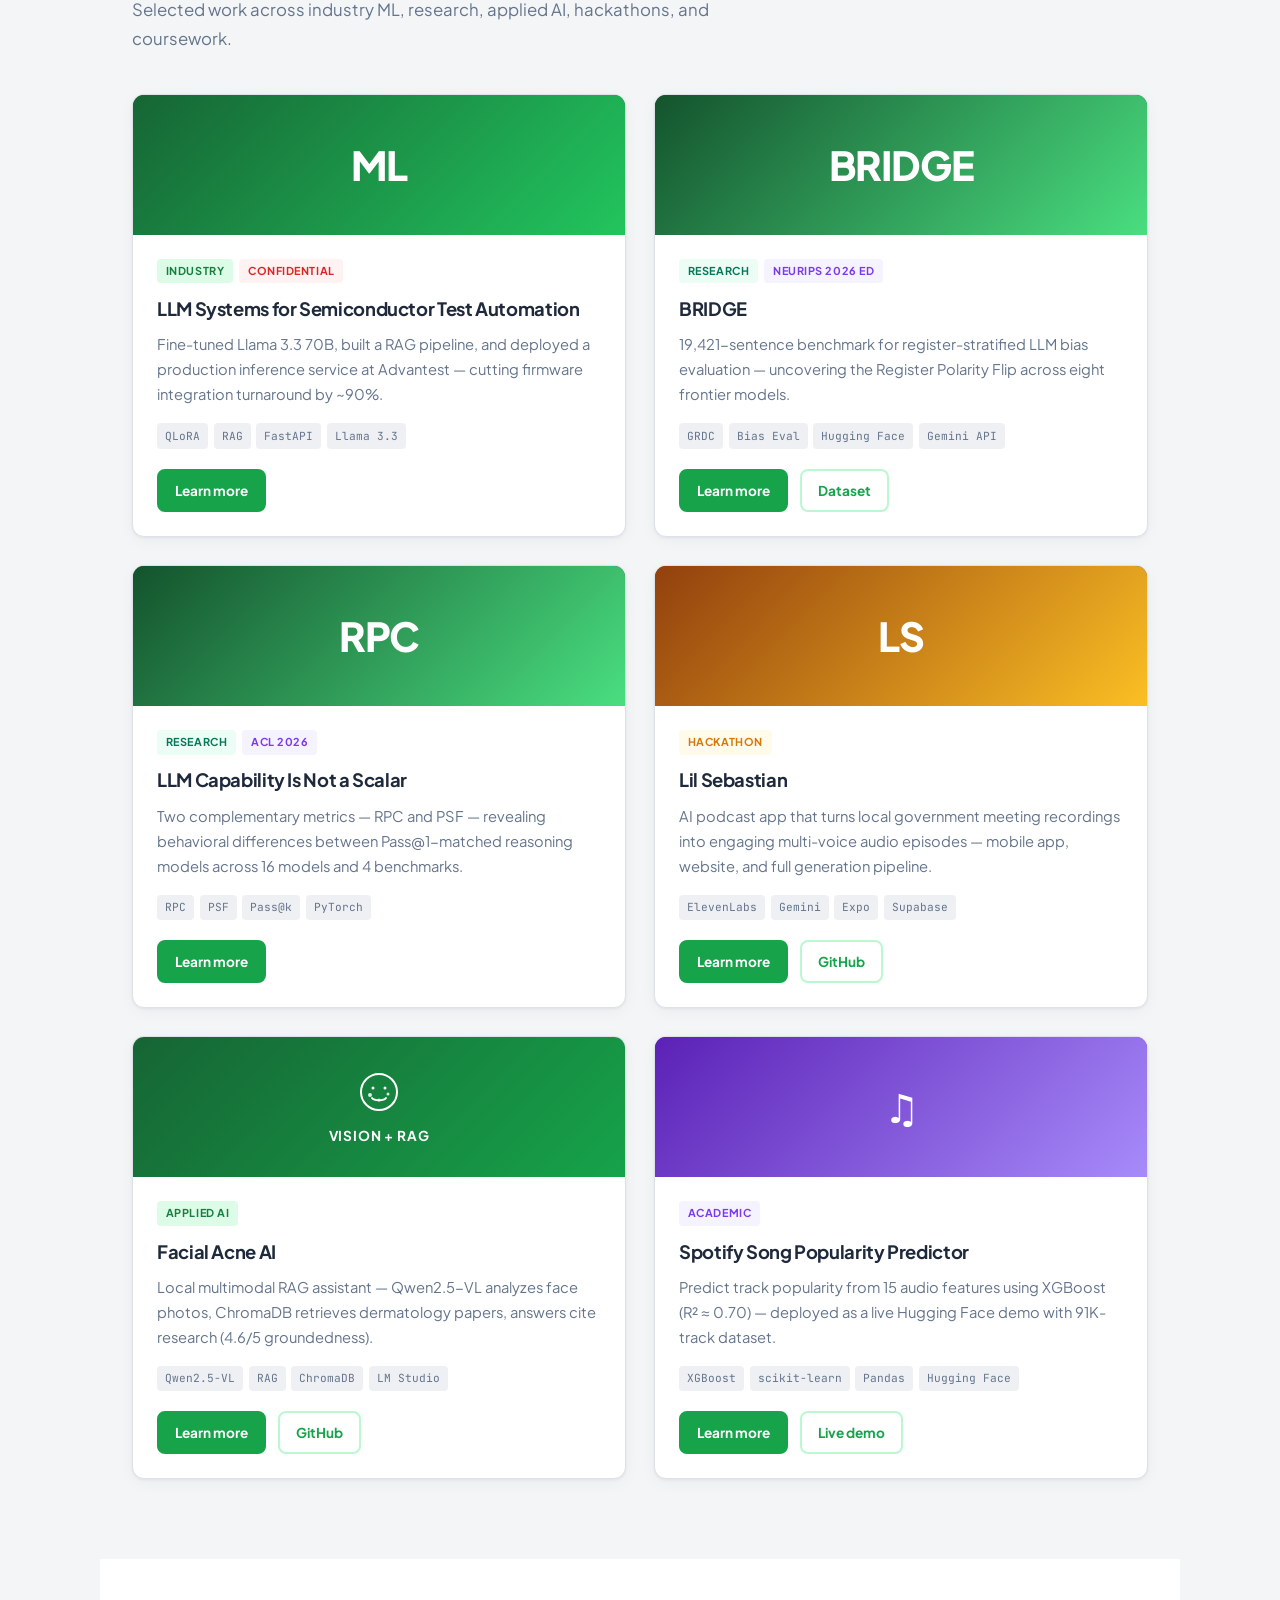
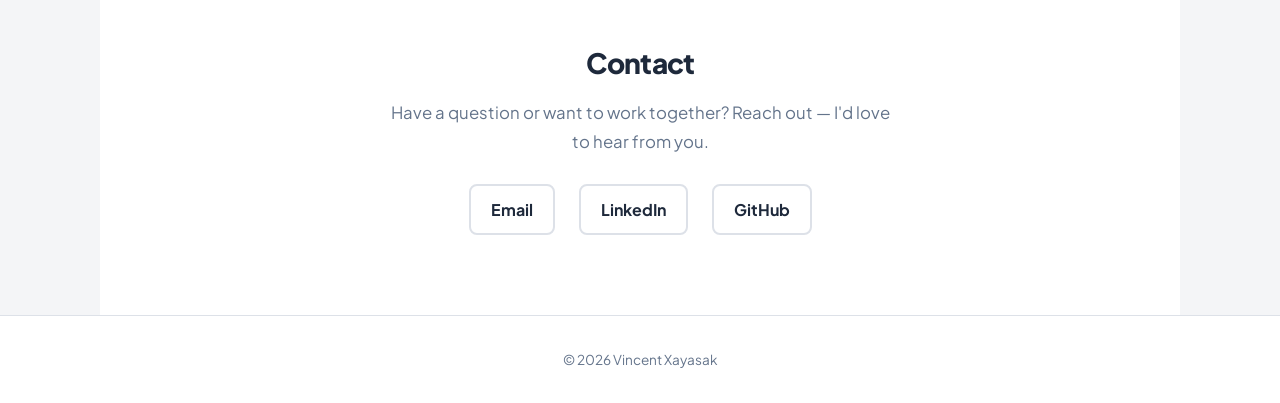
==== commit 684b9fdd: "First design layout" ====
--- a/index.html
+++ b/index.html
@@ -5,7 +5,7 @@
   <meta name="viewport" content="width=device-width, initial-scale=1.0">
   <meta name="description" content="Vincent Xayasak — ML and software engineering portfolio">
   <title>Vincent Xayasak | Portfolio</title>
-  <link rel="stylesheet" href="css/styles.css">
+  <link rel="stylesheet" href="css/styles.css?v=2">
   <link rel="preconnect" href="https://fonts.googleapis.com">
   <link rel="preconnect" href="https://fonts.gstatic.com" crossorigin>
   <link href="https://fonts.googleapis.com/css2?family=JetBrains+Mono:wght@400;500&family=Plus+Jakarta+Sans:wght@400;500;600;700;800&display=swap" rel="stylesheet">
@@ -83,7 +83,7 @@
 
     <section id="projects" class="section projects-section">
       <h2 class="section-title">Projects</h2>
-      <p class="section-intro">Selected work across industry ML, research, hackathons, and coursework.</p>
+      <p class="section-intro">Selected work across industry ML, research, applied AI, hackathons, and coursework.</p>
 
       <div class="project-grid">
         <article class="project-card">
@@ -179,6 +179,44 @@
             <div class="project-card-actions">
               <a href="projects/lil-sebastian.html" class="btn btn--primary">Learn more</a>
               <a href="https://github.com/VincentXayasak/Lil_Sebastian" class="btn btn--outline" target="_blank" rel="noopener">GitHub</a>
+            </div>
+          </div>
+        </article>
+
+        <article class="project-card">
+          <div
+            class="project-card-thumb project-card-thumb--applied"
+            style="background: linear-gradient(135deg, #166534 0%, #16a34a 100%);"
+          >
+            <svg class="thumb-icon" viewBox="0 0 48 48" fill="none" stroke="#ffffff" stroke-width="2" stroke-linecap="round" stroke-linejoin="round" aria-hidden="true">
+              <circle cx="24" cy="24" r="18"/>
+              <circle cx="18" cy="20" r="1.5" fill="#ffffff" stroke="none"/>
+              <circle cx="30" cy="20" r="1.5" fill="#ffffff" stroke="none"/>
+              <path d="M17 30c2 3 12 3 14 0" stroke="#ffffff"/>
+              <circle cx="15" cy="27" r="2" fill="#ffffff" stroke="none" opacity="0.85"/>
+              <circle cx="33" cy="26" r="1.5" fill="#ffffff" stroke="none" opacity="0.85"/>
+              <circle cx="24" cy="32" r="1.5" fill="#ffffff" stroke="none" opacity="0.85"/>
+            </svg>
+            <span class="thumb-label" style="color: #ffffff;">Vision + RAG</span>
+          </div>
+          <div class="project-card-body">
+            <div class="project-card-meta">
+              <span class="badge badge--applied">Applied AI</span>
+            </div>
+            <h3>Facial Acne AI</h3>
+            <p class="project-card-desc">
+              Local multimodal RAG assistant — Qwen2.5-VL analyzes face photos, ChromaDB retrieves
+              dermatology papers, answers cite research (4.6/5 groundedness).
+            </p>
+            <ul class="tag-list">
+              <li>Qwen2.5-VL</li>
+              <li>RAG</li>
+              <li>ChromaDB</li>
+              <li>LM Studio</li>
+            </ul>
+            <div class="project-card-actions">
+              <a href="projects/facial-acne-ai.html" class="btn btn--primary">Learn more</a>
+              <a href="https://github.com/VincentXayasak/Facial-Acne-AI" class="btn btn--outline" target="_blank" rel="noopener">GitHub</a>
             </div>
           </div>
         </article>
--- a/css/styles.css
+++ b/css/styles.css
@@ -266,19 +266,41 @@
 
 .project-card-thumb {
   height: 140px;
-  display: flex;
+  width: 100%;
+  flex-shrink: 0;
+  display: flex;
+  flex-direction: column;
   align-items: center;
   justify-content: center;
+  gap: 0.5rem;
   font-size: 2.5rem;
   font-weight: 800;
   letter-spacing: -0.03em;
-  color: rgba(255, 255, 255, 0.9);
-}
-
-.project-card-thumb--industry  { background: linear-gradient(135deg, #166534, #22c55e); }
-.project-card-thumb--research  { background: linear-gradient(135deg, #14532d, #4ade80); }
-.project-card-thumb--hackathon { background: linear-gradient(135deg, #92400e, #fbbf24); }
-.project-card-thumb--academic  { background: linear-gradient(135deg, #5b21b6, #a78bfa); }
+  color: #ffffff;
+  background-color: #16a34a;
+  background-image: linear-gradient(135deg, #166534 0%, #16a34a 100%);
+}
+
+.project-card-thumb--industry  { background-color: #166534; background-image: linear-gradient(135deg, #166534, #22c55e); }
+.project-card-thumb--research  { background-color: #14532d; background-image: linear-gradient(135deg, #14532d, #4ade80); }
+.project-card-thumb--hackathon { background-color: #92400e; background-image: linear-gradient(135deg, #92400e, #fbbf24); }
+.project-card-thumb--academic  { background-color: #5b21b6; background-image: linear-gradient(135deg, #5b21b6, #a78bfa); }
+.project-card-thumb--applied   { background-color: #166534; background-image: linear-gradient(135deg, #166534, #16a34a); }
+
+.thumb-icon {
+  width: 48px;
+  height: 48px;
+  flex-shrink: 0;
+  color: #ffffff;
+}
+
+.thumb-label {
+  font-size: 0.85rem;
+  font-weight: 700;
+  letter-spacing: 0.06em;
+  text-transform: uppercase;
+  color: #ffffff;
+}
 
 .project-card-body {
   padding: 1.5rem;
@@ -309,6 +331,7 @@
 .badge--academic     { background: #f5f3ff; color: var(--purple); }
 .badge--confidential { background: #fef2f2; color: var(--red); }
 .badge--submission   { background: #f5f3ff; color: var(--purple); }
+.badge--applied     { background: #dcfce7; color: #15803d; }
 
 .project-card h3 {
   font-size: 1.15rem;
